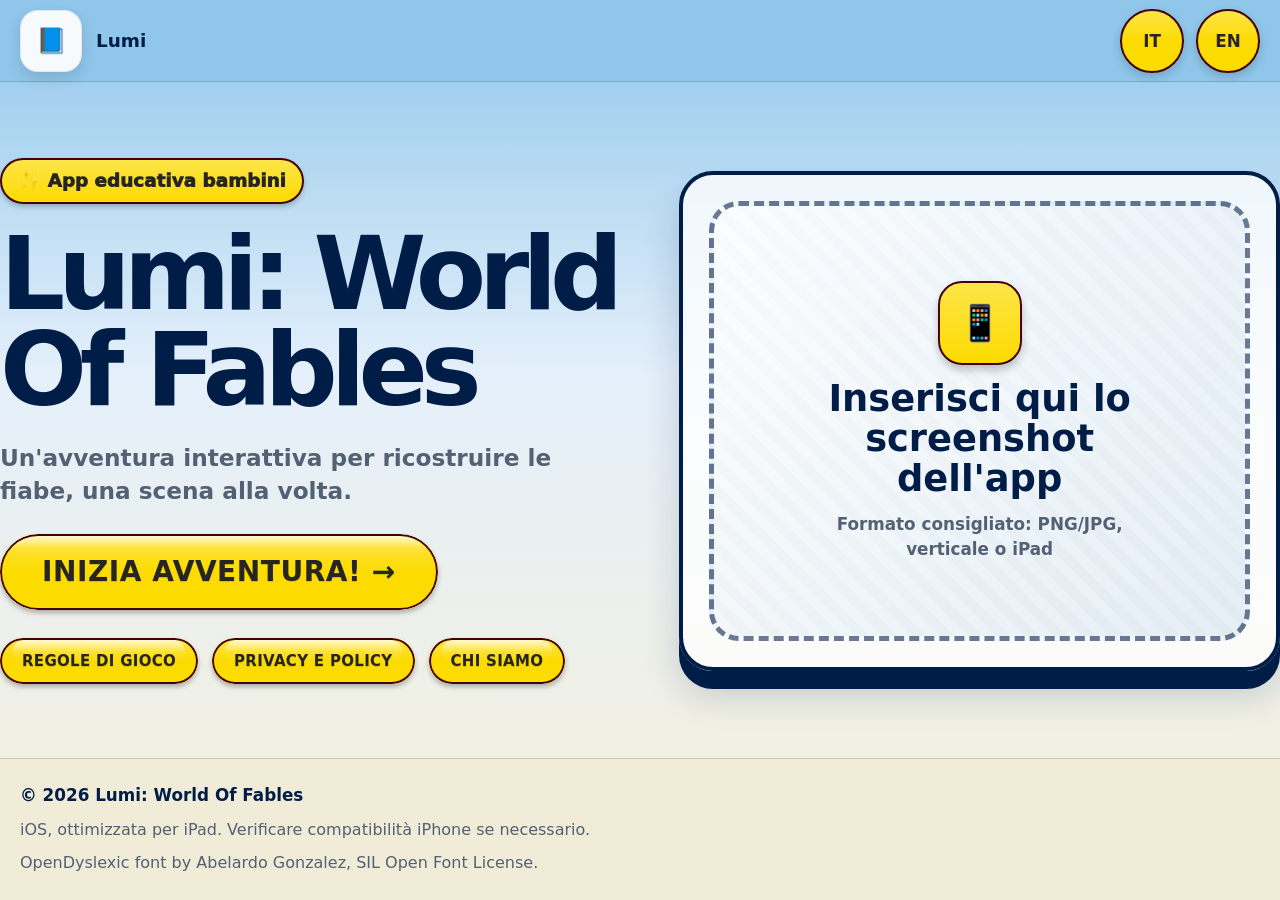
==== index.html @ 6b6fa19c "Update index.html" ====
<!DOCTYPE html>
<html lang="it">
<head>
  <meta charset="UTF-8" />
  <meta name="viewport" content="width=device-width, initial-scale=1.0" />
  <title>Lumi — World of Fables | App educativa per bambini</title>
  <meta name="description" content="Lumi — World of Fables è un'app educativa per bambini dedicata alle fiabe interattive." />

  <style>
    :root {
      --sky: #8fc6ea;
      --sky-light: #e5f0fb;
      --cream: #f6f0da;
      --deep-blue: #001d47;
      --muted: #526173;

      --gloss-top: #FDE549;
      --gloss-mid: #FCDB00;
      --gloss-bottom: #FCDB00;
      --btn-border: #430303;
      --btn-label: #262521;

      --header-height: 82px;
      --footer-bg: #f1ecd8;
      --max-width: 1280px;
      --radius-xl: 34px;
    }

    * { box-sizing: border-box; }

    html, body {
      margin: 0;
      min-height: 100%;
      font-family: ui-rounded, "SF Pro Rounded", Inter, system-ui, -apple-system, BlinkMacSystemFont, "Segoe UI", sans-serif;
      color: var(--deep-blue);
      background: linear-gradient(180deg, var(--sky) 0%, var(--sky-light) 42%, var(--cream) 100%);
    }

    body {
      min-height: 100vh;
      padding-top: var(--header-height);
      padding-bottom: 132px;
    }

    a { color: inherit; text-decoration: none; }

    .container {
      width: min(100% - 40px, var(--max-width));
      margin-inline: auto;
    }

    .top-bar {
      position: fixed;
      top: 0;
      left: 0;
      right: 0;
      z-index: 50;
      height: var(--header-height);
      border-bottom: 1px solid rgba(0, 29, 71, .18);
      background: rgba(143, 198, 234, .96);
      display: flex;
      align-items: center;
    }

    .top-bar-inner {
      display: flex;
      align-items: center;
      justify-content: space-between;
      gap: 20px;
    }

    .brand {
      display: inline-flex;
      align-items: center;
      gap: 14px;
      font-weight: 900;
      font-size: 1.15rem;
    }

    .brand-icon {
      width: 62px;
      height: 62px;
      border-radius: 18px;
      background: rgba(255,255,255,.92);
      box-shadow: 0 6px 14px rgba(0,0,0,.12);
      display: grid;
      place-items: center;
      color: #3279c0;
      font-size: 1.55rem;
      border: 1px solid rgba(0,29,71,.08);
    }

    .lang-switch {
      display: flex;
      gap: 12px;
    }

    .lang-btn {
      width: 64px;
      height: 64px;
      border-radius: 50%;
      border: 2px solid var(--btn-border);
      background: linear-gradient(180deg, var(--gloss-top), var(--gloss-mid), var(--gloss-bottom));
      color: var(--btn-label);
      display: inline-flex;
      align-items: center;
      justify-content: center;
      font-weight: 900;
      font-size: 1.05rem;
      box-shadow: 0 4px 10px rgba(0,0,0,.18);
    }

    .hero-wrap {
      min-height: calc(100vh - var(--header-height) - 132px);
      display: flex;
      align-items: center;
      padding: 56px 0 64px;
    }

    .page {
      width: 100%;
      display: grid;
      grid-template-columns: 1fr;
      gap: 32px;
      align-items: center;
    }

    .content {
      display: grid;
      gap: 22px;
      justify-items: start;
    }

    .eyebrow {
      display: inline-flex;
      align-items: center;
      gap: 8px;
      padding: 10px 16px;
      border-radius: 999px;
      border: 2px solid var(--btn-border);
      background: linear-gradient(180deg, var(--gloss-top), var(--gloss-mid));
      color: var(--btn-label);
      font-weight: 950;
      box-shadow: 0 3px 5px rgba(0, 0, 0, .22);
      font-size: clamp(0.95rem, 1.8vw, 1.15rem);
    }

    h1 {
      margin: 0;
      color: var(--deep-blue);
      font-size: clamp(3.15rem, 8vw, 6.5rem);
      line-height: .94;
      letter-spacing: -.07em;
      max-width: 760px;
    }

    .subtitle {
      margin: 0;
      max-width: 760px;
      color: var(--muted);
      font-size: clamp(1.08rem, 2.1vw, 1.45rem);
      line-height: 1.45;
      font-weight: 650;
    }

    .cta {
      margin-top: 4px;
    }

    .small-buttons {
      display: flex;
      flex-wrap: wrap;
      gap: 14px;
      margin-top: 6px;
    }

    .game-btn {
      display: inline-flex;
      align-items: center;
      justify-content: center;
      border: none;
      background: none;
      cursor: pointer;
      font: inherit;
    }

    .game-pill-bg {
      position: relative;
      display: inline-flex;
      border-radius: 9999px;
      background: linear-gradient(180deg, var(--gloss-top) 0%, var(--gloss-mid) 50%, var(--gloss-bottom) 100%);
      box-shadow: 0 3px 5px rgba(0, 0, 0, .28);
      overflow: hidden;
    }

    .game-pill-bg::before {
      content: "";
      position: absolute;
      top: 2px;
      left: 13px;
      right: 13px;
      height: 22px;
      border-radius: 9999px;
      background: linear-gradient(180deg, rgba(255, 255, 255, .72) 0%, rgba(255, 255, 255, .08) 55%, transparent 100%);
      pointer-events: none;
    }

    .game-pill-bg::after {
      content: "";
      position: absolute;
      inset: 0;
      border-radius: 9999px;
      border: 2px solid var(--btn-border);
      pointer-events: none;
    }

    .game-pill {
      position: relative;
      z-index: 1;
      display: inline-flex;
      align-items: center;
      justify-content: center;
      gap: 8px;
      min-height: 46px;
      padding: 11px 22px;
      color: var(--btn-label);
      font-size: 15px;
      font-weight: 900;
      text-transform: uppercase;
      letter-spacing: .02em;
      white-space: nowrap;
      text-shadow: 0 1px 0 rgba(0, 0, 0, .14);
    }

    .primary .game-pill-bg {
      min-width: 270px;
      min-height: 76px;
    }

    .primary .game-pill {
      min-height: 76px;
      padding: 18px 42px;
      font-size: clamp(1.2rem, 2.5vw, 1.75rem);
    }

    .placeholder-card {
      width: 100%;
      min-height: 500px;
      border-radius: var(--radius-xl);
      border: 4px solid var(--deep-blue);
      background: rgba(255, 255, 255, .78);
      box-shadow: 0 18px 0 var(--deep-blue), 0 24px 36px rgba(0, 29, 71, .18);
      padding: 26px;
    }

    .placeholder {
      height: 100%;
      min-height: 440px;
      border-radius: 30px;
      border: 5px dashed rgba(0, 29, 71, .58);
      background:
        linear-gradient(135deg, rgba(255,255,255,.72), rgba(202,223,238,.46)),
        repeating-linear-gradient(45deg, rgba(0,29,71,.04) 0 10px, transparent 10px 20px);
      display: grid;
      place-items: center;
      padding: 32px;
      text-align: center;
      color: var(--deep-blue);
    }

    .placeholder-inner {
      display: grid;
      gap: 14px;
      justify-items: center;
      max-width: 360px;
    }

    .phone-icon {
      width: 84px;
      height: 84px;
      display: grid;
      place-items: center;
      border-radius: 24px;
      border: 2px solid var(--btn-border);
      background: linear-gradient(180deg, var(--gloss-top), var(--gloss-mid));
      box-shadow: 0 5px 8px rgba(0, 0, 0, .22);
      font-size: 2.2rem;
    }

    .placeholder strong {
      font-size: clamp(1.5rem, 3vw, 2.3rem);
      line-height: 1.08;
    }

    .placeholder span {
      color: var(--muted);
      font-weight: 700;
      font-size: 1.05rem;
      line-height: 1.45;
    }

    .bottom-bar {
      position: fixed;
      left: 0;
      right: 0;
      bottom: 0;
      z-index: 50;
      background: var(--footer-bg);
      border-top: 1px solid rgba(0, 29, 71, .18);
      padding: 24px 0 26px;
    }

    .bottom-bar p {
      margin: 0 0 10px;
      color: var(--muted);
      font-size: 1rem;
      line-height: 1.45;
    }

    .bottom-bar p:last-child { margin-bottom: 0; }

    .bottom-bar strong {
      color: var(--deep-blue);
      font-size: 1.05rem;
    }

    @media (min-width: 980px) {
      .page {
        grid-template-columns: 1.02fr .98fr;
        gap: 54px;
      }
    }

    @media (max-width: 740px) {
      .container { width: min(100% - 24px, var(--max-width)); }
      :root { --header-height: 148px; }
      body { padding-bottom: 156px; }
      .top-bar { height: var(--header-height); padding: 10px 0; }
      .top-bar-inner {
        flex-direction: column;
        align-items: flex-start;
      }
      .lang-btn {
        width: 54px;
        height: 54px;
        font-size: .95rem;
      }
      .hero-wrap {
        min-height: calc(100vh - var(--header-height) - 156px);
        padding: 34px 0 40px;
      }
      .placeholder-card {
        min-height: 400px;
        padding: 18px;
      }
      .placeholder {
        min-height: 350px;
        padding: 24px;
      }
    }
  </style>
</head>
<body>
  <header class="top-bar">
    <div class="container top-bar-inner">
      <div class="brand">
        <div class="brand-icon">📘</div>
        <span>Lumi</span>
      </div>

      <div class="lang-switch" aria-label="Selettore lingua">
        <span class="lang-btn">IT</span>
        <span class="lang-btn">EN</span>
      </div>
    </div>
  </header>

  <main class="hero-wrap">
    <div class="container page">
      <section class="content" aria-label="Presentazione Lumi">
        <div class="eyebrow">✨ App educativa bambini</div>

        <h1>Lumi: World Of Fables</h1>

        <p class="subtitle">
          Un'avventura interattiva per ricostruire le fiabe, una scena alla volta.
        </p>

        <a class="game-btn primary cta" href="https://apps.apple.com/app/id6773034104" target="_blank" rel="noopener noreferrer">
          <span class="game-pill-bg"><span class="game-pill">Inizia avventura! →</span></span>
        </a>

        <nav class="small-buttons" aria-label="Link principali">
          <a class="game-btn" href="#regole">
            <span class="game-pill-bg"><span class="game-pill">Regole di gioco</span></span>
          </a>
          <a class="game-btn" href="#privacy-policy">
            <span class="game-pill-bg"><span class="game-pill">Privacy e Policy</span></span>
          </a>
          <a class="game-btn" href="#chi-siamo">
            <span class="game-pill-bg"><span class="game-pill">Chi siamo</span></span>
          </a>
        </nav>
      </section>

      <section class="placeholder-card" aria-label="Placeholder screenshot app">
        <div class="placeholder">
          <!--
            Per aggiungere lo screenshot:
            sostituisci il blocco .placeholder-inner con:
            <img src="screenshot-app.png" alt="Screenshot di Lumi — World of Fables" />
          -->
          <div class="placeholder-inner">
            <div class="phone-icon" aria-hidden="true">📱</div>
            <strong>Inserisci qui lo screenshot dell'app</strong>
            <span>Formato consigliato: PNG/JPG, verticale o iPad</span>
          </div>
        </div>
      </section>
    </div>
  </main>

  <footer class="bottom-bar">
    <div class="container">
      <p><strong>© 2026 Lumi: World Of Fables</strong></p>
      <p>iOS, ottimizzata per iPad. Verificare compatibilità iPhone se necessario.</p>
      <p>OpenDyslexic font by Abelardo Gonzalez, SIL Open Font License.</p>
    </div>
  </footer>
</body>
</html>
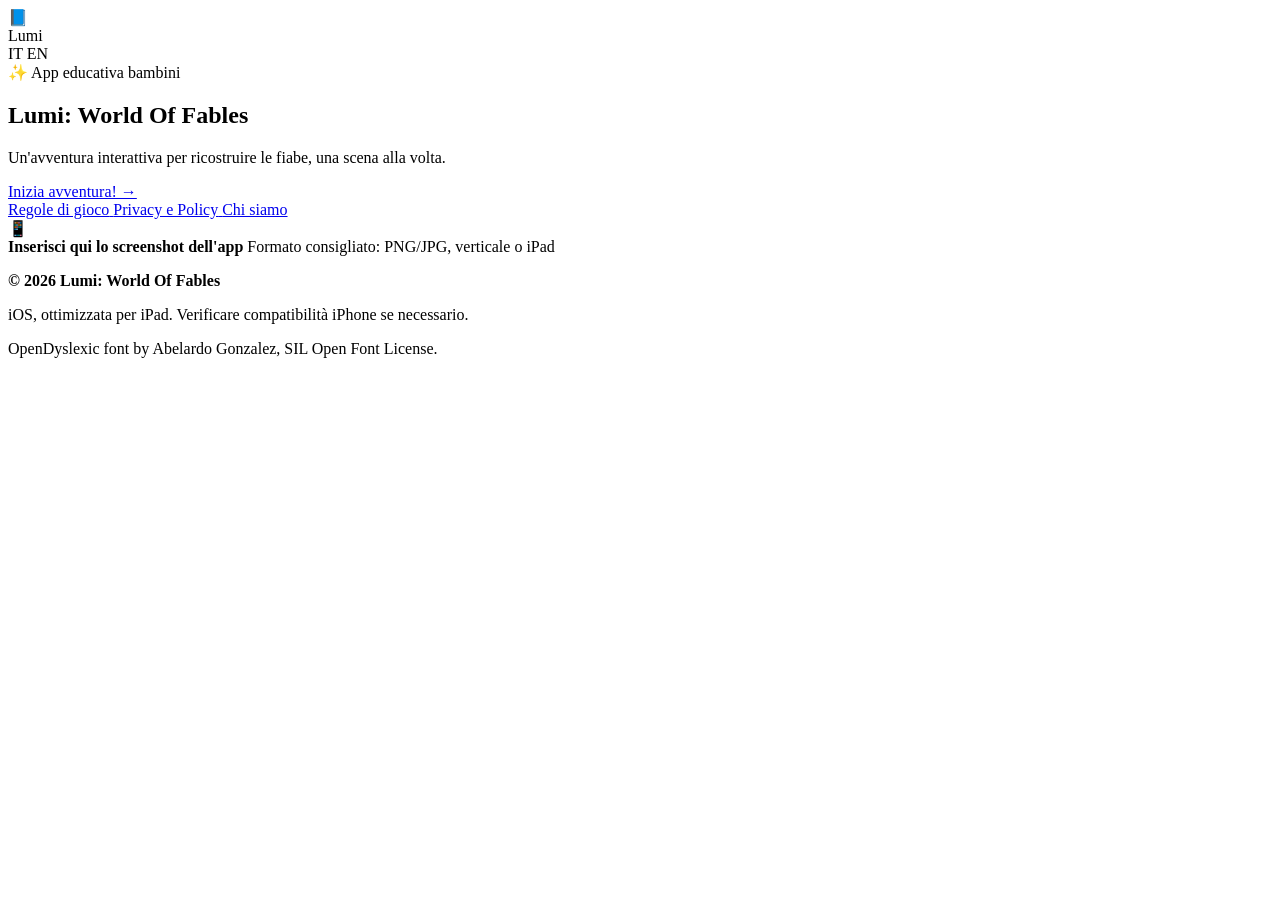
==== commit 81b2e64d: "Update index.html" ====
--- a/index.html
+++ b/index.html
@@ -5,360 +5,7 @@
   <meta name="viewport" content="width=device-width, initial-scale=1.0" />
   <title>Lumi — World of Fables | App educativa per bambini</title>
   <meta name="description" content="Lumi — World of Fables è un'app educativa per bambini dedicata alle fiabe interattive." />
-
-  <style>
-    :root {
-      --sky: #8fc6ea;
-      --sky-light: #e5f0fb;
-      --cream: #f6f0da;
-      --deep-blue: #001d47;
-      --muted: #526173;
-
-      --gloss-top: #FDE549;
-      --gloss-mid: #FCDB00;
-      --gloss-bottom: #FCDB00;
-      --btn-border: #430303;
-      --btn-label: #262521;
-
-      --header-height: 82px;
-      --footer-bg: #f1ecd8;
-      --max-width: 1280px;
-      --radius-xl: 34px;
-    }
-
-    * { box-sizing: border-box; }
-
-    html, body {
-      margin: 0;
-      min-height: 100%;
-      font-family: ui-rounded, "SF Pro Rounded", Inter, system-ui, -apple-system, BlinkMacSystemFont, "Segoe UI", sans-serif;
-      color: var(--deep-blue);
-      background: linear-gradient(180deg, var(--sky) 0%, var(--sky-light) 42%, var(--cream) 100%);
-    }
-
-    body {
-      min-height: 100vh;
-      padding-top: var(--header-height);
-      padding-bottom: 132px;
-    }
-
-    a { color: inherit; text-decoration: none; }
-
-    .container {
-      width: min(100% - 40px, var(--max-width));
-      margin-inline: auto;
-    }
-
-    .top-bar {
-      position: fixed;
-      top: 0;
-      left: 0;
-      right: 0;
-      z-index: 50;
-      height: var(--header-height);
-      border-bottom: 1px solid rgba(0, 29, 71, .18);
-      background: rgba(143, 198, 234, .96);
-      display: flex;
-      align-items: center;
-    }
-
-    .top-bar-inner {
-      display: flex;
-      align-items: center;
-      justify-content: space-between;
-      gap: 20px;
-    }
-
-    .brand {
-      display: inline-flex;
-      align-items: center;
-      gap: 14px;
-      font-weight: 900;
-      font-size: 1.15rem;
-    }
-
-    .brand-icon {
-      width: 62px;
-      height: 62px;
-      border-radius: 18px;
-      background: rgba(255,255,255,.92);
-      box-shadow: 0 6px 14px rgba(0,0,0,.12);
-      display: grid;
-      place-items: center;
-      color: #3279c0;
-      font-size: 1.55rem;
-      border: 1px solid rgba(0,29,71,.08);
-    }
-
-    .lang-switch {
-      display: flex;
-      gap: 12px;
-    }
-
-    .lang-btn {
-      width: 64px;
-      height: 64px;
-      border-radius: 50%;
-      border: 2px solid var(--btn-border);
-      background: linear-gradient(180deg, var(--gloss-top), var(--gloss-mid), var(--gloss-bottom));
-      color: var(--btn-label);
-      display: inline-flex;
-      align-items: center;
-      justify-content: center;
-      font-weight: 900;
-      font-size: 1.05rem;
-      box-shadow: 0 4px 10px rgba(0,0,0,.18);
-    }
-
-    .hero-wrap {
-      min-height: calc(100vh - var(--header-height) - 132px);
-      display: flex;
-      align-items: center;
-      padding: 56px 0 64px;
-    }
-
-    .page {
-      width: 100%;
-      display: grid;
-      grid-template-columns: 1fr;
-      gap: 32px;
-      align-items: center;
-    }
-
-    .content {
-      display: grid;
-      gap: 22px;
-      justify-items: start;
-    }
-
-    .eyebrow {
-      display: inline-flex;
-      align-items: center;
-      gap: 8px;
-      padding: 10px 16px;
-      border-radius: 999px;
-      border: 2px solid var(--btn-border);
-      background: linear-gradient(180deg, var(--gloss-top), var(--gloss-mid));
-      color: var(--btn-label);
-      font-weight: 950;
-      box-shadow: 0 3px 5px rgba(0, 0, 0, .22);
-      font-size: clamp(0.95rem, 1.8vw, 1.15rem);
-    }
-
-    h1 {
-      margin: 0;
-      color: var(--deep-blue);
-      font-size: clamp(3.15rem, 8vw, 6.5rem);
-      line-height: .94;
-      letter-spacing: -.07em;
-      max-width: 760px;
-    }
-
-    .subtitle {
-      margin: 0;
-      max-width: 760px;
-      color: var(--muted);
-      font-size: clamp(1.08rem, 2.1vw, 1.45rem);
-      line-height: 1.45;
-      font-weight: 650;
-    }
-
-    .cta {
-      margin-top: 4px;
-    }
-
-    .small-buttons {
-      display: flex;
-      flex-wrap: wrap;
-      gap: 14px;
-      margin-top: 6px;
-    }
-
-    .game-btn {
-      display: inline-flex;
-      align-items: center;
-      justify-content: center;
-      border: none;
-      background: none;
-      cursor: pointer;
-      font: inherit;
-    }
-
-    .game-pill-bg {
-      position: relative;
-      display: inline-flex;
-      border-radius: 9999px;
-      background: linear-gradient(180deg, var(--gloss-top) 0%, var(--gloss-mid) 50%, var(--gloss-bottom) 100%);
-      box-shadow: 0 3px 5px rgba(0, 0, 0, .28);
-      overflow: hidden;
-    }
-
-    .game-pill-bg::before {
-      content: "";
-      position: absolute;
-      top: 2px;
-      left: 13px;
-      right: 13px;
-      height: 22px;
-      border-radius: 9999px;
-      background: linear-gradient(180deg, rgba(255, 255, 255, .72) 0%, rgba(255, 255, 255, .08) 55%, transparent 100%);
-      pointer-events: none;
-    }
-
-    .game-pill-bg::after {
-      content: "";
-      position: absolute;
-      inset: 0;
-      border-radius: 9999px;
-      border: 2px solid var(--btn-border);
-      pointer-events: none;
-    }
-
-    .game-pill {
-      position: relative;
-      z-index: 1;
-      display: inline-flex;
-      align-items: center;
-      justify-content: center;
-      gap: 8px;
-      min-height: 46px;
-      padding: 11px 22px;
-      color: var(--btn-label);
-      font-size: 15px;
-      font-weight: 900;
-      text-transform: uppercase;
-      letter-spacing: .02em;
-      white-space: nowrap;
-      text-shadow: 0 1px 0 rgba(0, 0, 0, .14);
-    }
-
-    .primary .game-pill-bg {
-      min-width: 270px;
-      min-height: 76px;
-    }
-
-    .primary .game-pill {
-      min-height: 76px;
-      padding: 18px 42px;
-      font-size: clamp(1.2rem, 2.5vw, 1.75rem);
-    }
-
-    .placeholder-card {
-      width: 100%;
-      min-height: 500px;
-      border-radius: var(--radius-xl);
-      border: 4px solid var(--deep-blue);
-      background: rgba(255, 255, 255, .78);
-      box-shadow: 0 18px 0 var(--deep-blue), 0 24px 36px rgba(0, 29, 71, .18);
-      padding: 26px;
-    }
-
-    .placeholder {
-      height: 100%;
-      min-height: 440px;
-      border-radius: 30px;
-      border: 5px dashed rgba(0, 29, 71, .58);
-      background:
-        linear-gradient(135deg, rgba(255,255,255,.72), rgba(202,223,238,.46)),
-        repeating-linear-gradient(45deg, rgba(0,29,71,.04) 0 10px, transparent 10px 20px);
-      display: grid;
-      place-items: center;
-      padding: 32px;
-      text-align: center;
-      color: var(--deep-blue);
-    }
-
-    .placeholder-inner {
-      display: grid;
-      gap: 14px;
-      justify-items: center;
-      max-width: 360px;
-    }
-
-    .phone-icon {
-      width: 84px;
-      height: 84px;
-      display: grid;
-      place-items: center;
-      border-radius: 24px;
-      border: 2px solid var(--btn-border);
-      background: linear-gradient(180deg, var(--gloss-top), var(--gloss-mid));
-      box-shadow: 0 5px 8px rgba(0, 0, 0, .22);
-      font-size: 2.2rem;
-    }
-
-    .placeholder strong {
-      font-size: clamp(1.5rem, 3vw, 2.3rem);
-      line-height: 1.08;
-    }
-
-    .placeholder span {
-      color: var(--muted);
-      font-weight: 700;
-      font-size: 1.05rem;
-      line-height: 1.45;
-    }
-
-    .bottom-bar {
-      position: fixed;
-      left: 0;
-      right: 0;
-      bottom: 0;
-      z-index: 50;
-      background: var(--footer-bg);
-      border-top: 1px solid rgba(0, 29, 71, .18);
-      padding: 24px 0 26px;
-    }
-
-    .bottom-bar p {
-      margin: 0 0 10px;
-      color: var(--muted);
-      font-size: 1rem;
-      line-height: 1.45;
-    }
-
-    .bottom-bar p:last-child { margin-bottom: 0; }
-
-    .bottom-bar strong {
-      color: var(--deep-blue);
-      font-size: 1.05rem;
-    }
-
-    @media (min-width: 980px) {
-      .page {
-        grid-template-columns: 1.02fr .98fr;
-        gap: 54px;
-      }
-    }
-
-    @media (max-width: 740px) {
-      .container { width: min(100% - 24px, var(--max-width)); }
-      :root { --header-height: 148px; }
-      body { padding-bottom: 156px; }
-      .top-bar { height: var(--header-height); padding: 10px 0; }
-      .top-bar-inner {
-        flex-direction: column;
-        align-items: flex-start;
-      }
-      .lang-btn {
-        width: 54px;
-        height: 54px;
-        font-size: .95rem;
-      }
-      .hero-wrap {
-        min-height: calc(100vh - var(--header-height) - 156px);
-        padding: 34px 0 40px;
-      }
-      .placeholder-card {
-        min-height: 400px;
-        padding: 18px;
-      }
-      .placeholder {
-        min-height: 350px;
-        padding: 24px;
-      }
-    }
-  </style>
+  <link rel="stylesheet" href="style.css" />
 </head>
 <body>
   <header class="top-bar">
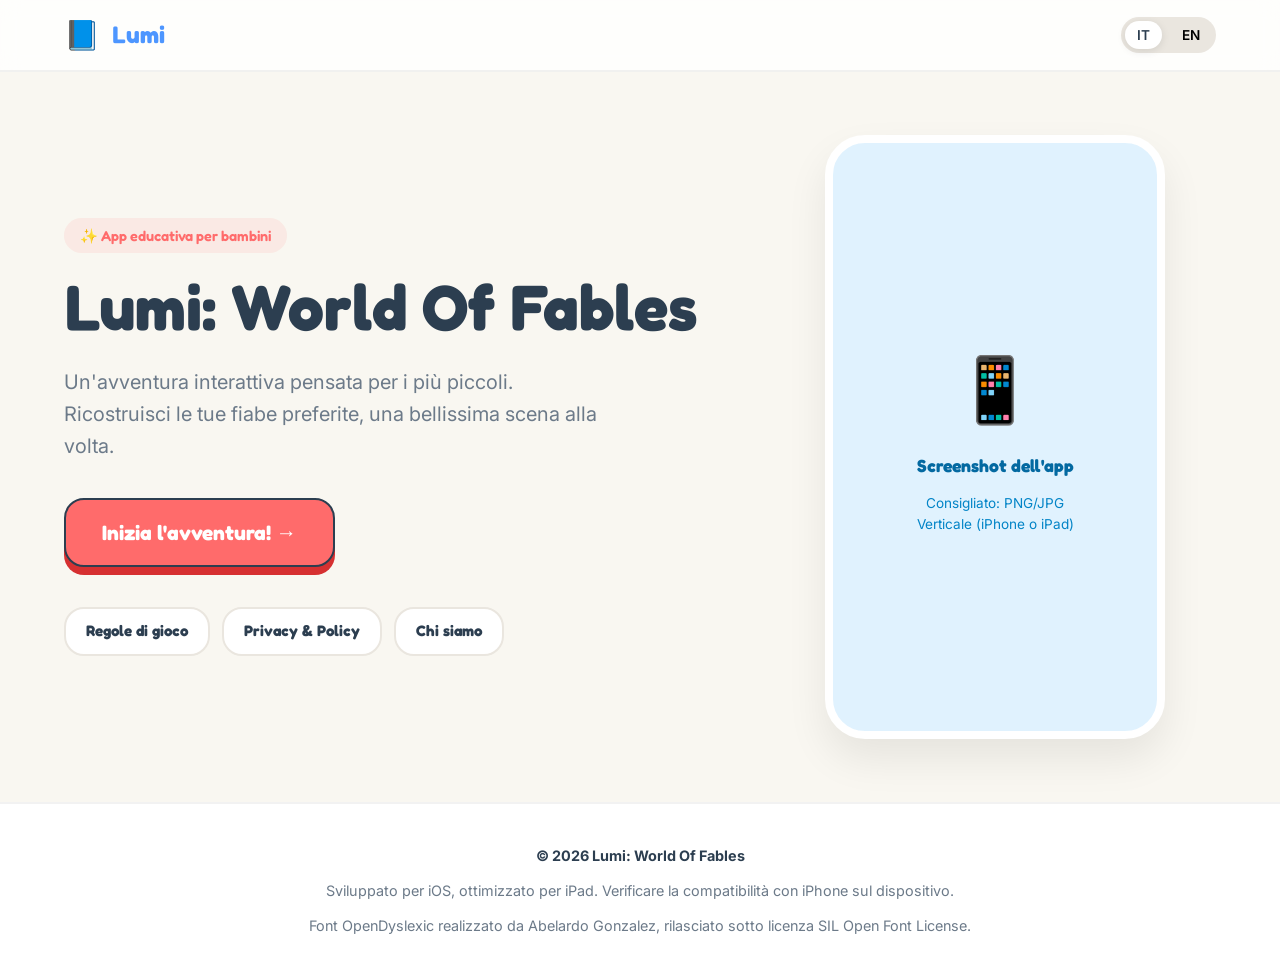
==== commit d1b781da: "Update index.html" ====
--- a/index.html
+++ b/index.html
@@ -4,75 +4,361 @@
   <meta charset="UTF-8" />
   <meta name="viewport" content="width=device-width, initial-scale=1.0" />
   <title>Lumi — World of Fables | App educativa per bambini</title>
-  <meta name="description" content="Lumi — World of Fables è un'app educativa per bambini dedicata alle fiabe interattive." />
-  <link rel="stylesheet" href="style.css" />
+  <meta name="description" content="Lumi — World of Fables è un'app educativa per bambini dedicata alle fiabe interattive. Ricostruisci le storie una scena alla volta!" />
+  
+  <link rel="preconnect" href="https://fonts.googleapis.com">
+  <link rel="preconnect" href="https://fonts.gstatic.com" crossorigin>
+  <link href="https://fonts.googleapis.com/css2?family=Fredoka:wght@400;600;700&family=Inter:wght@400;500;600&display=swap" rel="stylesheet">
+
+  <style>
+    /* --- VARIABILI E RESET --- */
+    :root {
+      --primary: #FF6B6B;
+      --primary-hover: #ff5252;
+      --secondary: #4D96FF;
+      --background: #F9F7F1;
+      --text-dark: #2C3E50;
+      --text-light: #6C7A89;
+      --card-bg: #FFFFFF;
+      --radius: 20px;
+      --font-play: 'Fredoka', sans-serif;
+      --font-body: 'Inter', sans-serif;
+    }
+
+    * {
+      box-sizing: border-box;
+      margin: 0;
+      padding: 0;
+    }
+
+    body {
+      font-family: var(--font-body);
+      background-color: var(--background);
+      color: var(--text-dark);
+      line-height: 1.6;
+      overflow-x: hidden;
+    }
+
+    .container {
+      width: 100%;
+      max-width: 1200px;
+      margin: 0 auto;
+      padding: 0 24px;
+    }
+
+    /* --- TOP BAR --- */
+    .top-bar {
+      background: rgba(255, 255, 255, 0.8);
+      backdrop-filter: blur(10px);
+      position: sticky;
+      top: 0;
+      z-index: 100;
+      border-bottom: 2px solid rgba(0,0,0,0.05);
+    }
+
+    .top-bar-inner {
+      display: flex;
+      justify-content: space-between;
+      align-items: center;
+      height: 70px;
+    }
+
+    .brand {
+      display: flex;
+      align-items: center;
+      gap: 12px;
+      font-family: var(--font-play);
+      font-size: 1.5rem;
+      font-weight: 700;
+      color: var(--secondary);
+    }
+
+    .brand-icon {
+      font-size: 1.8rem;
+    }
+
+    .lang-switch {
+      display: flex;
+      gap: 8px;
+      background: #EAE6DF;
+      padding: 4px;
+      border-radius: 30px;
+    }
+
+    .lang-btn {
+      background: transparent;
+      border: none;
+      font-family: var(--font-body);
+      font-weight: 600;
+      font-size: 0.85rem;
+      padding: 6px 12px;
+      border-radius: 20px;
+      cursor: pointer;
+      transition: all 0.2s ease;
+    }
+
+    .lang-btn.active {
+      background: var(--card-bg);
+      color: var(--text-dark);
+      box-shadow: 0 2px 8px rgba(0,0,0,0.1);
+    }
+
+    /* --- HERO AREA --- */
+    .hero-wrap {
+      padding: 60px 0;
+      min-height: calc(100vh - 170px);
+      display: flex;
+      align-items: center;
+    }
+
+    .page-grid {
+      display: grid;
+      grid-template-columns: 1fr;
+      gap: 48px;
+      align-items: center;
+    }
+
+    @media (min-width: 992px) {
+      .page-grid {
+        grid-template-columns: 1.2fr 0.8fr;
+      }
+    }
+
+    /* Contenuto Testuale */
+    .eyebrow {
+      display: inline-block;
+      background: #FFEAA7;
+      color: #D6A2E8;
+      color: #A0522D; /* Colore caldo */
+      background: rgba(255, 107, 107, 0.1);
+      color: var(--primary);
+      padding: 6px 16px;
+      border-radius: 30px;
+      font-weight: 600;
+      font-size: 0.9rem;
+      margin-bottom: 16px;
+      font-family: var(--font-play);
+    }
+
+    h1 {
+      font-family: var(--font-play);
+      font-size: 3rem;
+      line-height: 1.2;
+      color: var(--text-dark);
+      margin-bottom: 20px;
+    }
+
+    @media (min-width: 768px) {
+      h1 { font-size: 4rem; }
+    }
+
+    .subtitle {
+      font-size: 1.25rem;
+      color: var(--text-light);
+      margin-bottom: 36px;
+      max-width: 540px;
+    }
+
+    /* Pulsanti e Navigazione */
+    .cta-container {
+      margin-bottom: 40px;
+    }
+
+    .game-btn {
+      display: inline-block;
+      text-decoration: none;
+      font-family: var(--font-play);
+      font-weight: 700;
+      border-radius: var(--radius);
+      transition: transform 0.2s ease, box-shadow 0.2s ease;
+      text-align: center;
+    }
+
+    .game-btn:hover {
+      transform: translateY(-2px);
+    }
+
+    .game-btn.primary {
+      background: var(--primary);
+      color: white;
+      padding: 16px 36px;
+      font-size: 1.3rem;
+      box-shadow: 0 8px 0 #D63031;
+      border: 2px solid #2C3E50;
+    }
+
+    .game-btn.primary:hover {
+      background: var(--primary-hover);
+      box-shadow: 0 6px 0 #D63031;
+    }
+
+    .game-btn.primary:active {
+      transform: translateY(4px);
+      box-shadow: 0 2px 0 #D63031;
+    }
+
+    .small-buttons-list {
+      display: flex;
+      flex-wrap: wrap;
+      gap: 12px;
+      list-style: none;
+    }
+
+    .game-btn.secondary {
+      background: var(--card-bg);
+      color: var(--text-dark);
+      padding: 10px 20px;
+      font-size: 0.95rem;
+      border: 2px solid #EAE6DF;
+    }
+
+    .game-btn.secondary:hover {
+      border-color: var(--secondary);
+      color: var(--secondary);
+    }
+
+    /* --- MOCKUP SCREENSHOT --- */
+    .placeholder-card {
+      display: flex;
+      justify-content: center;
+    }
+
+    .placeholder {
+      background: #E0F2FE;
+      border: 8px solid var(--card-bg);
+      border-radius: 40px;
+      box-shadow: 0 20px 40px rgba(0,0,0,0.08);
+      width: 100%;
+      max-width: 340px;
+      aspect-ratio: 9 / 16;
+      display: flex;
+      align-items: center;
+      justify-content: center;
+      position: relative;
+      overflow: hidden;
+    }
+
+    .placeholder-inner {
+      padding: 30px;
+      text-align: center;
+      display: flex;
+      flex-direction: column;
+      align-items: center;
+      gap: 12px;
+    }
+
+    .phone-icon {
+      font-size: 4rem;
+      animation: float 3s ease-in-out infinite;
+    }
+
+    .placeholder-inner strong {
+      font-family: var(--font-play);
+      font-size: 1.1rem;
+      color: #0369A1;
+    }
+
+    .placeholder-inner span {
+      font-size: 0.85rem;
+      color: #0284C7;
+    }
+
+    /* Animazione Fluttuante */
+    @keyframes float {
+      0%, 100% { transform: translateY(0); }
+      50% { transform: translateY(-10px); }
+    }
+
+    /* --- FOOTER --- */
+    .bottom-bar {
+      background: var(--card-bg);
+      padding: 40px 0;
+      border-top: 2px solid rgba(0,0,0,0.05);
+      font-size: 0.9rem;
+      color: var(--text-light);
+      text-align: center;
+    }
+
+    .bottom-bar-inner {
+      display: flex;
+      flex-direction: column;
+      gap: 12px;
+    }
+
+    .bottom-bar-inner p strong {
+      color: var(--text-dark);
+    }
+  </style>
 </head>
 <body>
+
   <header class="top-bar">
     <div class="container top-bar-inner">
       <div class="brand">
-        <div class="brand-icon">📘</div>
+        <span class="brand-icon" aria-hidden="true">📘</span>
         <span>Lumi</span>
       </div>
 
       <div class="lang-switch" aria-label="Selettore lingua">
-        <span class="lang-btn">IT</span>
-        <span class="lang-btn">EN</span>
+        <button class="lang-btn active" aria-label="Lingua Italiana">IT</button>
+        <button class="lang-btn" aria-label="English Language">EN</button>
       </div>
     </div>
   </header>
 
   <main class="hero-wrap">
-    <div class="container page">
+    <div class="container page-grid">
+      
       <section class="content" aria-label="Presentazione Lumi">
-        <div class="eyebrow">✨ App educativa bambini</div>
+        <span class="eyebrow">✨ App educativa per bambini</span>
 
         <h1>Lumi: World Of Fables</h1>
 
         <p class="subtitle">
-          Un'avventura interattiva per ricostruire le fiabe, una scena alla volta.
+          Un'avventura interattiva pensata per i più piccoli. Ricostruisci le tue fiabe preferite, una bellissima scena alla volta.
         </p>
 
-        <a class="game-btn primary cta" href="https://apps.apple.com/app/id6773034104" target="_blank" rel="noopener noreferrer">
-          <span class="game-pill-bg"><span class="game-pill">Inizia avventura! →</span></span>
-        </a>
-
-        <nav class="small-buttons" aria-label="Link principali">
-          <a class="game-btn" href="#regole">
-            <span class="game-pill-bg"><span class="game-pill">Regole di gioco</span></span>
+        <div class="cta-container">
+          <a class="game-btn primary" href="https://apps.apple.com/app/id6773034104" target="_blank" rel="noopener noreferrer">
+            Inizia l'avventura! →
           </a>
-          <a class="game-btn" href="#privacy-policy">
-            <span class="game-pill-bg"><span class="game-pill">Privacy e Policy</span></span>
-          </a>
-          <a class="game-btn" href="#chi-siamo">
-            <span class="game-pill-bg"><span class="game-pill">Chi siamo</span></span>
-          </a>
+        </div>
+
+        <nav aria-label="Link di approfondimento">
+          <ul class="small-buttons-list">
+            <li>
+              <a class="game-btn secondary" href="#regole">Regole di gioco</a>
+            </li>
+            <li>
+              <a class="game-btn secondary" href="#privacy-policy">Privacy & Policy</a>
+            </li>
+            <li>
+              <a class="game-btn secondary" href="#chi-siamo">Chi siamo</a>
+            </li>
+          </ul>
         </nav>
       </section>
 
-      <section class="placeholder-card" aria-label="Placeholder screenshot app">
+      <section class="placeholder-card" aria-label="Anteprima dell'applicazione">
         <div class="placeholder">
-          <!--
-            Per aggiungere lo screenshot:
-            sostituisci il blocco .placeholder-inner con:
-            <img src="screenshot-app.png" alt="Screenshot di Lumi — World of Fables" />
-          -->
           <div class="placeholder-inner">
             <div class="phone-icon" aria-hidden="true">📱</div>
-            <strong>Inserisci qui lo screenshot dell'app</strong>
-            <span>Formato consigliato: PNG/JPG, verticale o iPad</span>
+            <strong>Screenshot dell'app</strong>
+            <span>Consigliato: PNG/JPG<br>Verticale (iPhone o iPad)</span>
           </div>
         </div>
       </section>
+
     </div>
   </main>
 
   <footer class="bottom-bar">
-    <div class="container">
+    <div class="container bottom-bar-inner">
       <p><strong>© 2026 Lumi: World Of Fables</strong></p>
-      <p>iOS, ottimizzata per iPad. Verificare compatibilità iPhone se necessario.</p>
-      <p>OpenDyslexic font by Abelardo Gonzalez, SIL Open Font License.</p>
+      <p>Sviluppato per iOS, ottimizzato per iPad. Verificare la compatibilità con iPhone sul dispositivo.</p>
+      <p>Font OpenDyslexic realizzato da Abelardo Gonzalez, rilasciato sotto licenza SIL Open Font License.</p>
     </div>
   </footer>
+
 </body>
 </html>
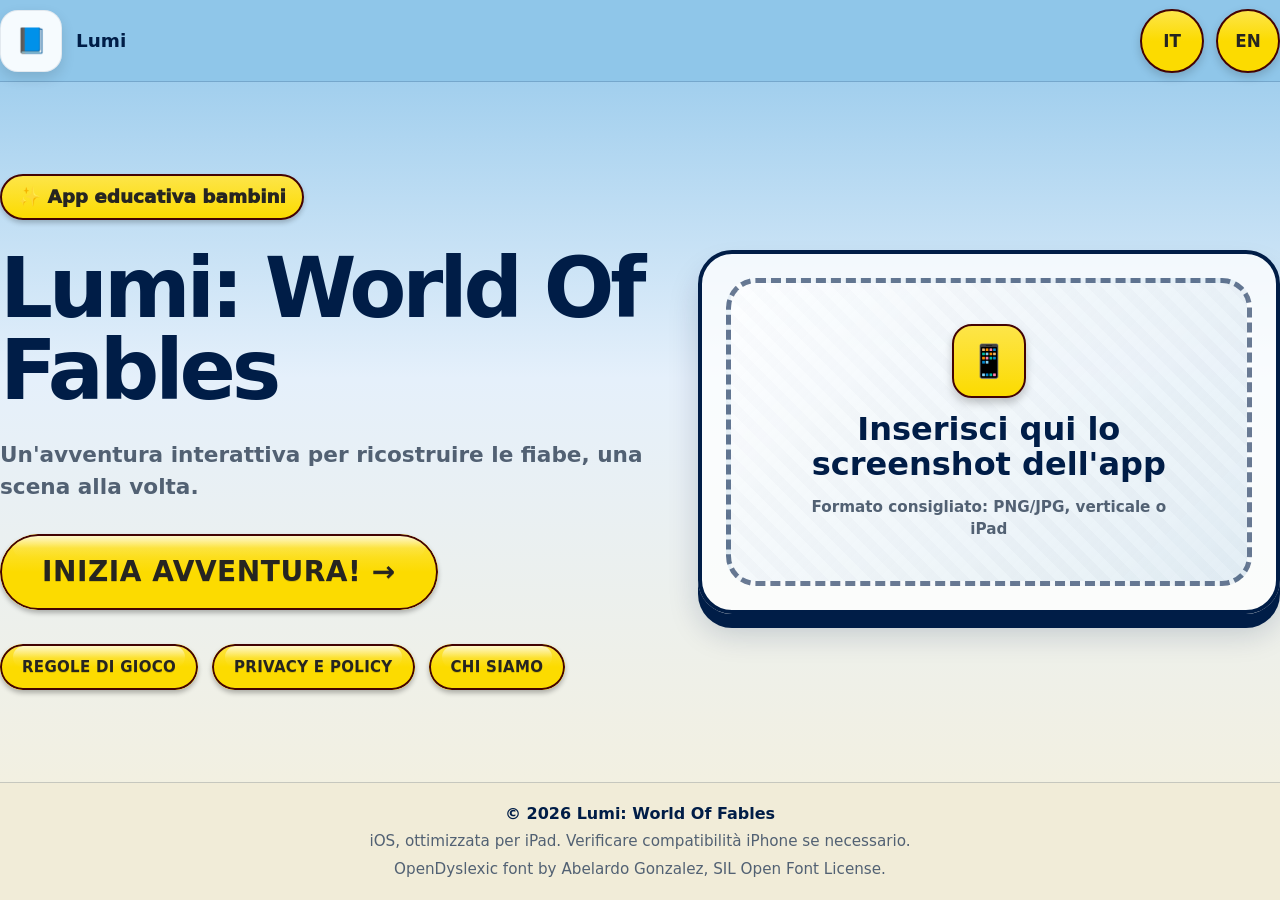
==== commit ca9a2244: "Update index.html" ====
--- a/index.html
+++ b/index.html
@@ -4,289 +4,356 @@
   <meta charset="UTF-8" />
   <meta name="viewport" content="width=device-width, initial-scale=1.0" />
   <title>Lumi — World of Fables | App educativa per bambini</title>
-  <meta name="description" content="Lumi — World of Fables è un'app educativa per bambini dedicata alle fiabe interattive. Ricostruisci le storie una scena alla volta!" />
-  
-  <link rel="preconnect" href="https://fonts.googleapis.com">
-  <link rel="preconnect" href="https://fonts.gstatic.com" crossorigin>
-  <link href="https://fonts.googleapis.com/css2?family=Fredoka:wght@400;600;700&family=Inter:wght@400;500;600&display=swap" rel="stylesheet">
-
+  <meta name="description" content="Lumi — World of Fables è un'app educativa per bambini dedicata alle fiabe interattive." />
   <style>
-    /* --- VARIABILI E RESET --- */
     :root {
-      --primary: #FF6B6B;
-      --primary-hover: #ff5252;
-      --secondary: #4D96FF;
-      --background: #F9F7F1;
-      --text-dark: #2C3E50;
-      --text-light: #6C7A89;
-      --card-bg: #FFFFFF;
-      --radius: 20px;
-      --font-play: 'Fredoka', sans-serif;
-      --font-body: 'Inter', sans-serif;
-    }
-
-    * {
-      box-sizing: border-box;
+      --sky: #8fc6ea;
+      --sky-light: #e5f0fb;
+      --cream: #f6f0da;
+      --deep-blue: #001d47;
+      --muted: #526173;
+
+      --gloss-top: #FDE549;
+      --gloss-mid: #FCDB00;
+      --gloss-bottom: #FCDB00;
+      --btn-border: #430303;
+      --btn-label: #262521;
+
+      --header-height: 82px;
+      --footer-bg: #f1ecd8;
+      --max-width: 1280px;
+      --radius-xl: 34px;
+    }
+
+    * { box-sizing: border-box; }
+
+    html, body {
       margin: 0;
       padding: 0;
-    }
-
+      min-height: 100%;
+      font-family: ui-rounded, "SF Pro Rounded", Inter, system-ui, -apple-system, BlinkMacSystemFont, "Segoe UI", sans-serif;
+      color: var(--deep-blue);
+      background: linear-gradient(180deg, var(--sky) 0%, var(--sky-light) 42%, var(--cream) 100%);
+    }
+
+    /* Struttura flessibile per evitare che i contenuti finiscano sotto le barre fisse */
     body {
-      font-family: var(--font-body);
-      background-color: var(--background);
-      color: var(--text-dark);
-      line-height: 1.6;
-      overflow-x: hidden;
-    }
+      min-height: 100vh;
+      display: flex;
+      flex-direction: column;
+    }
+
+    a { color: inherit; text-decoration: none; }
 
     .container {
-      width: 100%;
-      max-width: 1200px;
-      margin: 0 auto;
-      padding: 0 24px;
+      width: min(100% - 40px, var(--max-width));
+      margin-inline: auto;
     }
 
     /* --- TOP BAR --- */
     .top-bar {
-      background: rgba(255, 255, 255, 0.8);
-      backdrop-filter: blur(10px);
-      position: sticky;
-      top: 0;
-      z-index: 100;
-      border-bottom: 2px solid rgba(0,0,0,0.05);
+      height: var(--header-height);
+      border-bottom: 1px solid rgba(0, 29, 71, .18);
+      background: rgba(143, 198, 234, .96);
+      display: flex;
+      align-items: center;
+      flex-shrink: 0; /* Impedisce alla barra di rimpicciolirsi */
     }
 
     .top-bar-inner {
       display: flex;
+      align-items: center;
       justify-content: space-between;
-      align-items: center;
-      height: 70px;
+      width: 100%;
+      gap: 20px;
     }
 
     .brand {
-      display: flex;
-      align-items: center;
+      display: inline-flex;
+      align-items: center;
+      gap: 14px;
+      font-weight: 900;
+      font-size: 1.15rem;
+    }
+
+    .brand-icon {
+      width: 62px;
+      height: 62px;
+      border-radius: 18px;
+      background: rgba(255,255,255,.92);
+      box-shadow: 0 6px 14px rgba(0,0,0,.12);
+      display: grid;
+      place-items: center;
+      color: #3279c0;
+      font-size: 1.55rem;
+      border: 1px solid rgba(0,29,71,.08);
+    }
+
+    .lang-switch {
+      display: flex;
       gap: 12px;
-      font-family: var(--font-play);
-      font-size: 1.5rem;
+    }
+
+    .lang-btn {
+      width: 64px;
+      height: 64px;
+      border-radius: 50%;
+      border: 2px solid var(--btn-border);
+      background: linear-gradient(180deg, var(--gloss-top), var(--gloss-mid), var(--gloss-bottom));
+      color: var(--btn-label);
+      display: inline-flex;
+      align-items: center;
+      justify-content: center;
+      font-weight: 900;
+      font-size: 1.05rem;
+      box-shadow: 0 4px 10px rgba(0,0,0,.18);
+    }
+
+    /* --- CONTENUTO CENTRALE (Ribilanciato il Padding e rimosso l'overflow accidentale) --- */
+    .hero-wrap {
+      flex: 1; /* Occupa tutto lo spazio rimanente tra header e footer senza sovrapposizioni */
+      display: flex;
+      align-items: center;
+      padding: 40px 0; /* Ridotto il padding esterno per dare più spazio verticale */
+    }
+
+    .page {
+      width: 100%;
+      display: grid;
+      grid-template-columns: 1fr;
+      gap: 40px; /* Aumentato lo stacco orizzontale/verticale complessivo */
+      align-items: center;
+    }
+
+    .content {
+      display: grid;
+      gap: 28px; /* Aumentato il padding/gap interno tra i testi per non farli sembrare appiccicati */
+      justify-items: start;
+    }
+
+    .eyebrow {
+      display: inline-flex;
+      align-items: center;
+      gap: 8px;
+      padding: 10px 16px;
+      border-radius: 999px;
+      border: 2px solid var(--btn-border);
+      background: linear-gradient(180deg, var(--gloss-top), var(--gloss-mid));
+      color: var(--btn-label);
+      font-weight: 950;
+      box-shadow: 0 3px 5px rgba(0, 0, 0, .22);
+      font-size: clamp(0.95rem, 1.8vw, 1.15rem);
+    }
+
+    h1 {
+      margin: 0;
+      color: var(--deep-blue);
+      font-size: clamp(2.8rem, 6.5vw, 5.5rem); /* Scalato leggermente per desktop per evitare sovrapposizioni grafiche */
+      line-height: .98;
+      letter-spacing: -.05em;
+      max-width: 760px;
+    }
+
+    .subtitle {
+      margin: 0;
+      max-width: 760px;
+      color: var(--muted);
+      font-size: clamp(1.05rem, 2vw, 1.35rem);
+      line-height: 1.45;
+      font-weight: 650;
+    }
+
+    .cta {
+      margin-top: 4px;
+    }
+
+    .small-buttons {
+      display: flex;
+      flex-wrap: wrap;
+      gap: 14px;
+      margin-top: 6px;
+    }
+
+    /* --- SISTEMA BOTTONI ORIGINALI --- */
+    .game-btn {
+      display: inline-flex;
+      align-items: center;
+      justify-content: center;
+      border: none;
+      background: none;
+      cursor: pointer;
+      font: inherit;
+    }
+
+    .game-pill-bg {
+      position: relative;
+      display: inline-flex;
+      border-radius: 9999px;
+      background: linear-gradient(180deg, var(--gloss-top) 0%, var(--gloss-mid) 50%, var(--gloss-bottom) 100%);
+      box-shadow: 0 3px 5px rgba(0, 0, 0, .28);
+      overflow: hidden;
+    }
+
+    .game-pill-bg::before {
+      content: "";
+      position: absolute;
+      top: 2px;
+      left: 13px;
+      right: 13px;
+      height: 22px;
+      border-radius: 9999px;
+      background: linear-gradient(180deg, rgba(255, 255, 255, .72) 0%, rgba(255, 255, 255, .08) 55%, transparent 100%);
+      pointer-events: none;
+    }
+
+    .game-pill-bg::after {
+      content: "";
+      position: absolute;
+      inset: 0;
+      border-radius: 9999px;
+      border: 2px solid var(--btn-border);
+      pointer-events: none;
+    }
+
+    .game-pill {
+      position: relative;
+      z-index: 1;
+      display: inline-flex;
+      align-items: center;
+      justify-content: center;
+      gap: 8px;
+      min-height: 46px;
+      padding: 11px 22px;
+      color: var(--btn-label);
+      font-size: 15px;
+      font-weight: 900;
+      text-transform: uppercase;
+      letter-spacing: .02em;
+      white-space: nowrap;
+      text-shadow: 0 1px 0 rgba(0, 0, 0, .14);
+    }
+
+    .primary .game-pill-bg {
+      min-width: 270px;
+      min-height: 76px;
+    }
+
+    .primary .game-pill {
+      min-height: 76px;
+      padding: 18px 42px;
+      font-size: clamp(1.2rem, 2.5vw, 1.75rem);
+    }
+
+    /* --- BOX SCREENSHOT (Ottimizzato l'aspetto orizzontale) --- */
+    .placeholder-card {
+      width: 100%;
+      min-height: auto; /* Rimosso l'altezza fissa che rompeva le proporzioni */
+      aspect-ratio: 16 / 10; /* Mantiene proporzioni armoniose tipo tablet o smartphone landscape */
+      border-radius: var(--radius-xl);
+      border: 4px solid var(--deep-blue);
+      background: rgba(255, 255, 255, .78);
+      box-shadow: 0 14px 0 var(--deep-blue), 0 20px 30px rgba(0, 29, 71, .18);
+      padding: 24px;
+    }
+
+    .placeholder {
+      height: 100%;
+      width: 100%;
+      border-radius: 30px;
+      border: 5px dashed rgba(0, 29, 71, .58);
+      background:
+        linear-gradient(135deg, rgba(255,255,255,.72), rgba(202,223,238,.46)),
+        repeating-linear-gradient(45deg, rgba(0,29,71,.04) 0 10px, transparent 10px 20px);
+      display: grid;
+      place-items: center;
+      padding: 24px;
+      text-align: center;
+      color: var(--deep-blue);
+    }
+
+    .placeholder-inner {
+      display: grid;
+      gap: 14px;
+      justify-items: center;
+      max-width: 360px;
+    }
+
+    .phone-icon {
+      width: 74px;
+      height: 74px;
+      display: grid;
+      place-items: center;
+      border-radius: 20px;
+      border: 2px solid var(--btn-border);
+      background: linear-gradient(180deg, var(--gloss-top), var(--gloss-mid));
+      box-shadow: 0 5px 8px rgba(0, 0, 0, .22);
+      font-size: 2rem;
+    }
+
+    .placeholder strong {
+      font-size: clamp(1.3rem, 2.5vw, 2rem);
+      line-height: 1.1;
+    }
+
+    .placeholder span {
+      color: var(--muted);
       font-weight: 700;
-      color: var(--secondary);
-    }
-
-    .brand-icon {
-      font-size: 1.8rem;
-    }
-
-    .lang-switch {
-      display: flex;
-      gap: 8px;
-      background: #EAE6DF;
-      padding: 4px;
-      border-radius: 30px;
-    }
-
-    .lang-btn {
-      background: transparent;
-      border: none;
-      font-family: var(--font-body);
-      font-weight: 600;
-      font-size: 0.85rem;
-      padding: 6px 12px;
-      border-radius: 20px;
-      cursor: pointer;
-      transition: all 0.2s ease;
-    }
-
-    .lang-btn.active {
-      background: var(--card-bg);
-      color: var(--text-dark);
-      box-shadow: 0 2px 8px rgba(0,0,0,0.1);
-    }
-
-    /* --- HERO AREA --- */
-    .hero-wrap {
-      padding: 60px 0;
-      min-height: calc(100vh - 170px);
-      display: flex;
-      align-items: center;
-    }
-
-    .page-grid {
-      display: grid;
-      grid-template-columns: 1fr;
-      gap: 48px;
-      align-items: center;
-    }
-
-    @media (min-width: 992px) {
-      .page-grid {
-        grid-template-columns: 1.2fr 0.8fr;
+      font-size: 0.95rem;
+      line-height: 1.45;
+    }
+
+    /* --- BOTTOM BAR --- */
+    .bottom-bar {
+      background: var(--footer-bg);
+      border-top: 1px solid rgba(0, 29, 71, .18);
+      padding: 20px 0;
+      margin-top: auto; /* Spinge organicamente il footer in fondo alla pagina */
+      flex-shrink: 0;
+    }
+
+    .bottom-bar-inner {
+      text-align: center;
+    }
+
+    .bottom-bar p {
+      margin: 0 0 6px;
+      color: var(--muted);
+      font-size: 0.95rem;
+      line-height: 1.4;
+    }
+
+    .bottom-bar p:last-child { margin-bottom: 0; }
+
+    .bottom-bar strong {
+      color: var(--deep-blue);
+      font-size: 1rem;
+    }
+
+    /* --- RESPONSIVE GRIDS & BREAKPOINTS --- */
+    @media (min-width: 980px) {
+      .page {
+        grid-template-columns: 1.05fr .95fr;
+        gap: 54px;
       }
     }
 
-    /* Contenuto Testuale */
-    .eyebrow {
-      display: inline-block;
-      background: #FFEAA7;
-      color: #D6A2E8;
-      color: #A0522D; /* Colore caldo */
-      background: rgba(255, 107, 107, 0.1);
-      color: var(--primary);
-      padding: 6px 16px;
-      border-radius: 30px;
-      font-weight: 600;
-      font-size: 0.9rem;
-      margin-bottom: 16px;
-      font-family: var(--font-play);
-    }
-
-    h1 {
-      font-family: var(--font-play);
-      font-size: 3rem;
-      line-height: 1.2;
-      color: var(--text-dark);
-      margin-bottom: 20px;
-    }
-
-    @media (min-width: 768px) {
-      h1 { font-size: 4rem; }
-    }
-
-    .subtitle {
-      font-size: 1.25rem;
-      color: var(--text-light);
-      margin-bottom: 36px;
-      max-width: 540px;
-    }
-
-    /* Pulsanti e Navigazione */
-    .cta-container {
-      margin-bottom: 40px;
-    }
-
-    .game-btn {
-      display: inline-block;
-      text-decoration: none;
-      font-family: var(--font-play);
-      font-weight: 700;
-      border-radius: var(--radius);
-      transition: transform 0.2s ease, box-shadow 0.2s ease;
-      text-align: center;
-    }
-
-    .game-btn:hover {
-      transform: translateY(-2px);
-    }
-
-    .game-btn.primary {
-      background: var(--primary);
-      color: white;
-      padding: 16px 36px;
-      font-size: 1.3rem;
-      box-shadow: 0 8px 0 #D63031;
-      border: 2px solid #2C3E50;
-    }
-
-    .game-btn.primary:hover {
-      background: var(--primary-hover);
-      box-shadow: 0 6px 0 #D63031;
-    }
-
-    .game-btn.primary:active {
-      transform: translateY(4px);
-      box-shadow: 0 2px 0 #D63031;
-    }
-
-    .small-buttons-list {
-      display: flex;
-      flex-wrap: wrap;
-      gap: 12px;
-      list-style: none;
-    }
-
-    .game-btn.secondary {
-      background: var(--card-bg);
-      color: var(--text-dark);
-      padding: 10px 20px;
-      font-size: 0.95rem;
-      border: 2px solid #EAE6DF;
-    }
-
-    .game-btn.secondary:hover {
-      border-color: var(--secondary);
-      color: var(--secondary);
-    }
-
-    /* --- MOCKUP SCREENSHOT --- */
-    .placeholder-card {
-      display: flex;
-      justify-content: center;
-    }
-
-    .placeholder {
-      background: #E0F2FE;
-      border: 8px solid var(--card-bg);
-      border-radius: 40px;
-      box-shadow: 0 20px 40px rgba(0,0,0,0.08);
-      width: 100%;
-      max-width: 340px;
-      aspect-ratio: 9 / 16;
-      display: flex;
-      align-items: center;
-      justify-content: center;
-      position: relative;
-      overflow: hidden;
-    }
-
-    .placeholder-inner {
-      padding: 30px;
-      text-align: center;
-      display: flex;
-      flex-direction: column;
-      align-items: center;
-      gap: 12px;
-    }
-
-    .phone-icon {
-      font-size: 4rem;
-      animation: float 3s ease-in-out infinite;
-    }
-
-    .placeholder-inner strong {
-      font-family: var(--font-play);
-      font-size: 1.1rem;
-      color: #0369A1;
-    }
-
-    .placeholder-inner span {
-      font-size: 0.85rem;
-      color: #0284C7;
-    }
-
-    /* Animazione Fluttuante */
-    @keyframes float {
-      0%, 100% { transform: translateY(0); }
-      50% { transform: translateY(-10px); }
-    }
-
-    /* --- FOOTER --- */
-    .bottom-bar {
-      background: var(--card-bg);
-      padding: 40px 0;
-      border-top: 2px solid rgba(0,0,0,0.05);
-      font-size: 0.9rem;
-      color: var(--text-light);
-      text-align: center;
-    }
-
-    .bottom-bar-inner {
-      display: flex;
-      flex-direction: column;
-      gap: 12px;
-    }
-
-    .bottom-bar-inner p strong {
-      color: var(--text-dark);
+    @media (max-width: 740px) {
+      .container { width: min(100% - 24px, var(--max-width)); }
+      :root { --header-height: 140px; }
+      
+      .top-bar { height: var(--header-height); padding: 12px 0; }
+      .top-bar-inner {
+        flex-direction: column;
+        align-items: center;
+        justify-content: center;
+        gap: 12px;
+      }
+      .brand-icon { width: 50px; height: 50px; font-size: 1.3rem; }
+      .lang-btn { width: 48px; height: 48px; font-size: .85rem; }
+      
+      .hero-wrap { padding: 24px 0; }
+      .placeholder-card { aspect-ratio: 4 / 3; padding: 16px; }
+      .placeholder { padding: 16px; }
     }
   </style>
 </head>
@@ -295,68 +362,62 @@
   <header class="top-bar">
     <div class="container top-bar-inner">
       <div class="brand">
-        <span class="brand-icon" aria-hidden="true">📘</span>
+        <div class="brand-icon">📘</div>
         <span>Lumi</span>
       </div>
 
       <div class="lang-switch" aria-label="Selettore lingua">
-        <button class="lang-btn active" aria-label="Lingua Italiana">IT</button>
-        <button class="lang-btn" aria-label="English Language">EN</button>
+        <span class="lang-btn">IT</span>
+        <span class="lang-btn">EN</span>
       </div>
     </div>
   </header>
 
   <main class="hero-wrap">
-    <div class="container page-grid">
-      
+    <div class="container page">
       <section class="content" aria-label="Presentazione Lumi">
-        <span class="eyebrow">✨ App educativa per bambini</span>
+        <div class="eyebrow">✨ App educativa bambini</div>
 
         <h1>Lumi: World Of Fables</h1>
 
         <p class="subtitle">
-          Un'avventura interattiva pensata per i più piccoli. Ricostruisci le tue fiabe preferite, una bellissima scena alla volta.
+          Un'avventura interattiva per ricostruire le fiabe, una scena alla volta.
         </p>
 
-        <div class="cta-container">
-          <a class="game-btn primary" href="https://apps.apple.com/app/id6773034104" target="_blank" rel="noopener noreferrer">
-            Inizia l'avventura! →
+        <a class="game-btn primary cta" href="https://apps.apple.com/app/id6773034104" target="_blank" rel="noopener noreferrer">
+          <span class="game-pill-bg"><span class="game-pill">Inizia avventura! →</span></span>
+        </a>
+
+        <nav class="small-buttons" aria-label="Link principali">
+          <a class="game-btn" href="#regole">
+            <span class="game-pill-bg"><span class="game-pill">Regole di gioco</span></span>
           </a>
-        </div>
-
-        <nav aria-label="Link di approfondimento">
-          <ul class="small-buttons-list">
-            <li>
-              <a class="game-btn secondary" href="#regole">Regole di gioco</a>
-            </li>
-            <li>
-              <a class="game-btn secondary" href="#privacy-policy">Privacy & Policy</a>
-            </li>
-            <li>
-              <a class="game-btn secondary" href="#chi-siamo">Chi siamo</a>
-            </li>
-          </ul>
+          <a class="game-btn" href="#privacy-policy">
+            <span class="game-pill-bg"><span class="game-pill">Privacy e Policy</span></span>
+          </a>
+          <a class="game-btn" href="#chi-siamo">
+            <span class="game-pill-bg"><span class="game-pill">Chi siamo</span></span>
+          </a>
         </nav>
       </section>
 
-      <section class="placeholder-card" aria-label="Anteprima dell'applicazione">
+      <section class="placeholder-card" aria-label="Placeholder screenshot app">
         <div class="placeholder">
           <div class="placeholder-inner">
             <div class="phone-icon" aria-hidden="true">📱</div>
-            <strong>Screenshot dell'app</strong>
-            <span>Consigliato: PNG/JPG<br>Verticale (iPhone o iPad)</span>
+            <strong>Inserisci qui lo screenshot dell'app</strong>
+            <span>Formato consigliato: PNG/JPG, verticale o iPad</span>
           </div>
         </div>
       </section>
-
     </div>
   </main>
 
   <footer class="bottom-bar">
     <div class="container bottom-bar-inner">
       <p><strong>© 2026 Lumi: World Of Fables</strong></p>
-      <p>Sviluppato per iOS, ottimizzato per iPad. Verificare la compatibilità con iPhone sul dispositivo.</p>
-      <p>Font OpenDyslexic realizzato da Abelardo Gonzalez, rilasciato sotto licenza SIL Open Font License.</p>
+      <p>iOS, ottimizzata per iPad. Verificare compatibilità iPhone se necessario.</p>
+      <p>OpenDyslexic font by Abelardo Gonzalez, SIL Open Font License.</p>
     </div>
   </footer>
 
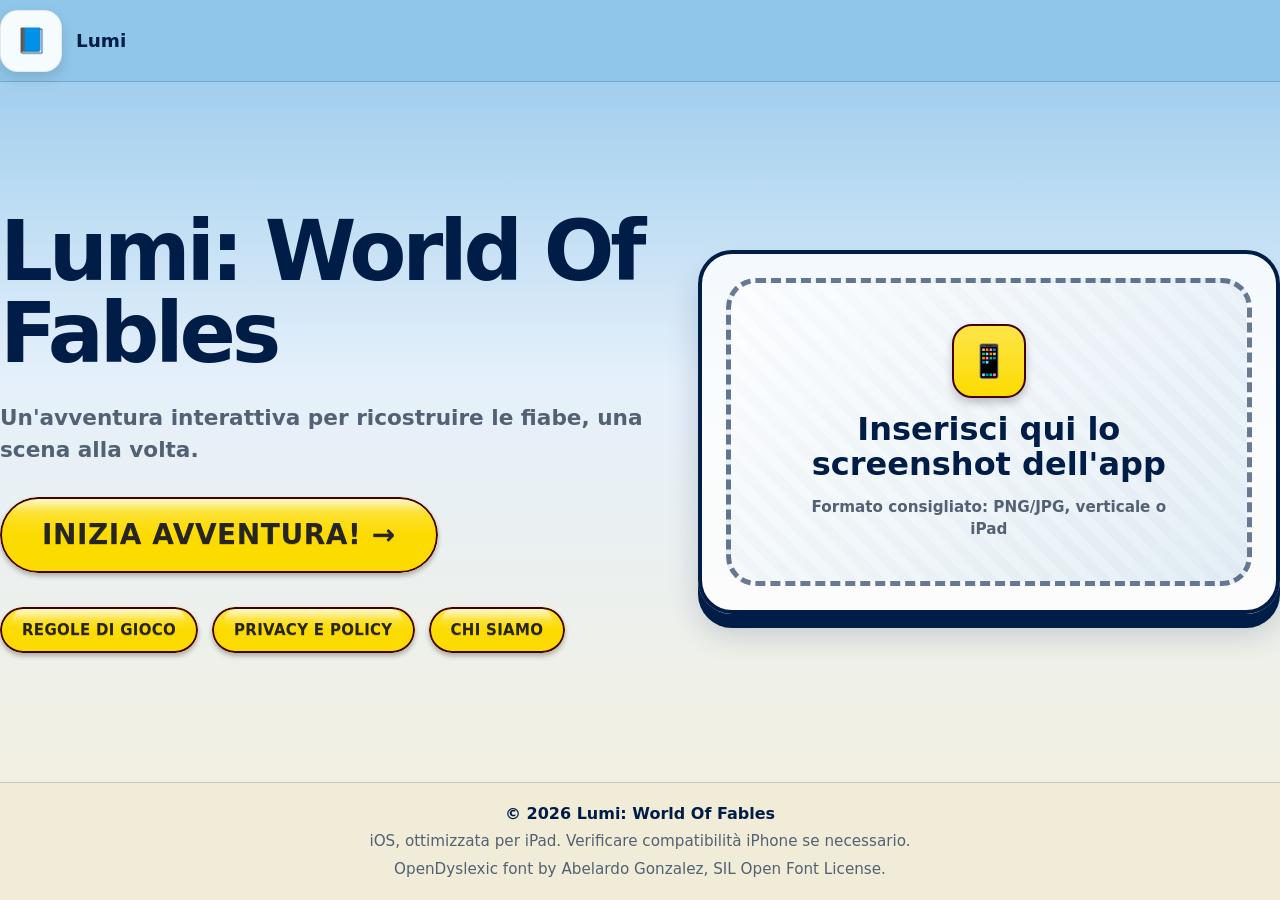
==== commit e032e698: "Update index.html" ====
--- a/index.html
+++ b/index.html
@@ -5,357 +5,7 @@
   <meta name="viewport" content="width=device-width, initial-scale=1.0" />
   <title>Lumi — World of Fables | App educativa per bambini</title>
   <meta name="description" content="Lumi — World of Fables è un'app educativa per bambini dedicata alle fiabe interattive." />
-  <style>
-    :root {
-      --sky: #8fc6ea;
-      --sky-light: #e5f0fb;
-      --cream: #f6f0da;
-      --deep-blue: #001d47;
-      --muted: #526173;
-
-      --gloss-top: #FDE549;
-      --gloss-mid: #FCDB00;
-      --gloss-bottom: #FCDB00;
-      --btn-border: #430303;
-      --btn-label: #262521;
-
-      --header-height: 82px;
-      --footer-bg: #f1ecd8;
-      --max-width: 1280px;
-      --radius-xl: 34px;
-    }
-
-    * { box-sizing: border-box; }
-
-    html, body {
-      margin: 0;
-      padding: 0;
-      min-height: 100%;
-      font-family: ui-rounded, "SF Pro Rounded", Inter, system-ui, -apple-system, BlinkMacSystemFont, "Segoe UI", sans-serif;
-      color: var(--deep-blue);
-      background: linear-gradient(180deg, var(--sky) 0%, var(--sky-light) 42%, var(--cream) 100%);
-    }
-
-    /* Struttura flessibile per evitare che i contenuti finiscano sotto le barre fisse */
-    body {
-      min-height: 100vh;
-      display: flex;
-      flex-direction: column;
-    }
-
-    a { color: inherit; text-decoration: none; }
-
-    .container {
-      width: min(100% - 40px, var(--max-width));
-      margin-inline: auto;
-    }
-
-    /* --- TOP BAR --- */
-    .top-bar {
-      height: var(--header-height);
-      border-bottom: 1px solid rgba(0, 29, 71, .18);
-      background: rgba(143, 198, 234, .96);
-      display: flex;
-      align-items: center;
-      flex-shrink: 0; /* Impedisce alla barra di rimpicciolirsi */
-    }
-
-    .top-bar-inner {
-      display: flex;
-      align-items: center;
-      justify-content: space-between;
-      width: 100%;
-      gap: 20px;
-    }
-
-    .brand {
-      display: inline-flex;
-      align-items: center;
-      gap: 14px;
-      font-weight: 900;
-      font-size: 1.15rem;
-    }
-
-    .brand-icon {
-      width: 62px;
-      height: 62px;
-      border-radius: 18px;
-      background: rgba(255,255,255,.92);
-      box-shadow: 0 6px 14px rgba(0,0,0,.12);
-      display: grid;
-      place-items: center;
-      color: #3279c0;
-      font-size: 1.55rem;
-      border: 1px solid rgba(0,29,71,.08);
-    }
-
-    .lang-switch {
-      display: flex;
-      gap: 12px;
-    }
-
-    .lang-btn {
-      width: 64px;
-      height: 64px;
-      border-radius: 50%;
-      border: 2px solid var(--btn-border);
-      background: linear-gradient(180deg, var(--gloss-top), var(--gloss-mid), var(--gloss-bottom));
-      color: var(--btn-label);
-      display: inline-flex;
-      align-items: center;
-      justify-content: center;
-      font-weight: 900;
-      font-size: 1.05rem;
-      box-shadow: 0 4px 10px rgba(0,0,0,.18);
-    }
-
-    /* --- CONTENUTO CENTRALE (Ribilanciato il Padding e rimosso l'overflow accidentale) --- */
-    .hero-wrap {
-      flex: 1; /* Occupa tutto lo spazio rimanente tra header e footer senza sovrapposizioni */
-      display: flex;
-      align-items: center;
-      padding: 40px 0; /* Ridotto il padding esterno per dare più spazio verticale */
-    }
-
-    .page {
-      width: 100%;
-      display: grid;
-      grid-template-columns: 1fr;
-      gap: 40px; /* Aumentato lo stacco orizzontale/verticale complessivo */
-      align-items: center;
-    }
-
-    .content {
-      display: grid;
-      gap: 28px; /* Aumentato il padding/gap interno tra i testi per non farli sembrare appiccicati */
-      justify-items: start;
-    }
-
-    .eyebrow {
-      display: inline-flex;
-      align-items: center;
-      gap: 8px;
-      padding: 10px 16px;
-      border-radius: 999px;
-      border: 2px solid var(--btn-border);
-      background: linear-gradient(180deg, var(--gloss-top), var(--gloss-mid));
-      color: var(--btn-label);
-      font-weight: 950;
-      box-shadow: 0 3px 5px rgba(0, 0, 0, .22);
-      font-size: clamp(0.95rem, 1.8vw, 1.15rem);
-    }
-
-    h1 {
-      margin: 0;
-      color: var(--deep-blue);
-      font-size: clamp(2.8rem, 6.5vw, 5.5rem); /* Scalato leggermente per desktop per evitare sovrapposizioni grafiche */
-      line-height: .98;
-      letter-spacing: -.05em;
-      max-width: 760px;
-    }
-
-    .subtitle {
-      margin: 0;
-      max-width: 760px;
-      color: var(--muted);
-      font-size: clamp(1.05rem, 2vw, 1.35rem);
-      line-height: 1.45;
-      font-weight: 650;
-    }
-
-    .cta {
-      margin-top: 4px;
-    }
-
-    .small-buttons {
-      display: flex;
-      flex-wrap: wrap;
-      gap: 14px;
-      margin-top: 6px;
-    }
-
-    /* --- SISTEMA BOTTONI ORIGINALI --- */
-    .game-btn {
-      display: inline-flex;
-      align-items: center;
-      justify-content: center;
-      border: none;
-      background: none;
-      cursor: pointer;
-      font: inherit;
-    }
-
-    .game-pill-bg {
-      position: relative;
-      display: inline-flex;
-      border-radius: 9999px;
-      background: linear-gradient(180deg, var(--gloss-top) 0%, var(--gloss-mid) 50%, var(--gloss-bottom) 100%);
-      box-shadow: 0 3px 5px rgba(0, 0, 0, .28);
-      overflow: hidden;
-    }
-
-    .game-pill-bg::before {
-      content: "";
-      position: absolute;
-      top: 2px;
-      left: 13px;
-      right: 13px;
-      height: 22px;
-      border-radius: 9999px;
-      background: linear-gradient(180deg, rgba(255, 255, 255, .72) 0%, rgba(255, 255, 255, .08) 55%, transparent 100%);
-      pointer-events: none;
-    }
-
-    .game-pill-bg::after {
-      content: "";
-      position: absolute;
-      inset: 0;
-      border-radius: 9999px;
-      border: 2px solid var(--btn-border);
-      pointer-events: none;
-    }
-
-    .game-pill {
-      position: relative;
-      z-index: 1;
-      display: inline-flex;
-      align-items: center;
-      justify-content: center;
-      gap: 8px;
-      min-height: 46px;
-      padding: 11px 22px;
-      color: var(--btn-label);
-      font-size: 15px;
-      font-weight: 900;
-      text-transform: uppercase;
-      letter-spacing: .02em;
-      white-space: nowrap;
-      text-shadow: 0 1px 0 rgba(0, 0, 0, .14);
-    }
-
-    .primary .game-pill-bg {
-      min-width: 270px;
-      min-height: 76px;
-    }
-
-    .primary .game-pill {
-      min-height: 76px;
-      padding: 18px 42px;
-      font-size: clamp(1.2rem, 2.5vw, 1.75rem);
-    }
-
-    /* --- BOX SCREENSHOT (Ottimizzato l'aspetto orizzontale) --- */
-    .placeholder-card {
-      width: 100%;
-      min-height: auto; /* Rimosso l'altezza fissa che rompeva le proporzioni */
-      aspect-ratio: 16 / 10; /* Mantiene proporzioni armoniose tipo tablet o smartphone landscape */
-      border-radius: var(--radius-xl);
-      border: 4px solid var(--deep-blue);
-      background: rgba(255, 255, 255, .78);
-      box-shadow: 0 14px 0 var(--deep-blue), 0 20px 30px rgba(0, 29, 71, .18);
-      padding: 24px;
-    }
-
-    .placeholder {
-      height: 100%;
-      width: 100%;
-      border-radius: 30px;
-      border: 5px dashed rgba(0, 29, 71, .58);
-      background:
-        linear-gradient(135deg, rgba(255,255,255,.72), rgba(202,223,238,.46)),
-        repeating-linear-gradient(45deg, rgba(0,29,71,.04) 0 10px, transparent 10px 20px);
-      display: grid;
-      place-items: center;
-      padding: 24px;
-      text-align: center;
-      color: var(--deep-blue);
-    }
-
-    .placeholder-inner {
-      display: grid;
-      gap: 14px;
-      justify-items: center;
-      max-width: 360px;
-    }
-
-    .phone-icon {
-      width: 74px;
-      height: 74px;
-      display: grid;
-      place-items: center;
-      border-radius: 20px;
-      border: 2px solid var(--btn-border);
-      background: linear-gradient(180deg, var(--gloss-top), var(--gloss-mid));
-      box-shadow: 0 5px 8px rgba(0, 0, 0, .22);
-      font-size: 2rem;
-    }
-
-    .placeholder strong {
-      font-size: clamp(1.3rem, 2.5vw, 2rem);
-      line-height: 1.1;
-    }
-
-    .placeholder span {
-      color: var(--muted);
-      font-weight: 700;
-      font-size: 0.95rem;
-      line-height: 1.45;
-    }
-
-    /* --- BOTTOM BAR --- */
-    .bottom-bar {
-      background: var(--footer-bg);
-      border-top: 1px solid rgba(0, 29, 71, .18);
-      padding: 20px 0;
-      margin-top: auto; /* Spinge organicamente il footer in fondo alla pagina */
-      flex-shrink: 0;
-    }
-
-    .bottom-bar-inner {
-      text-align: center;
-    }
-
-    .bottom-bar p {
-      margin: 0 0 6px;
-      color: var(--muted);
-      font-size: 0.95rem;
-      line-height: 1.4;
-    }
-
-    .bottom-bar p:last-child { margin-bottom: 0; }
-
-    .bottom-bar strong {
-      color: var(--deep-blue);
-      font-size: 1rem;
-    }
-
-    /* --- RESPONSIVE GRIDS & BREAKPOINTS --- */
-    @media (min-width: 980px) {
-      .page {
-        grid-template-columns: 1.05fr .95fr;
-        gap: 54px;
-      }
-    }
-
-    @media (max-width: 740px) {
-      .container { width: min(100% - 24px, var(--max-width)); }
-      :root { --header-height: 140px; }
-      
-      .top-bar { height: var(--header-height); padding: 12px 0; }
-      .top-bar-inner {
-        flex-direction: column;
-        align-items: center;
-        justify-content: center;
-        gap: 12px;
-      }
-      .brand-icon { width: 50px; height: 50px; font-size: 1.3rem; }
-      .lang-btn { width: 48px; height: 48px; font-size: .85rem; }
-      
-      .hero-wrap { padding: 24px 0; }
-      .placeholder-card { aspect-ratio: 4 / 3; padding: 16px; }
-      .placeholder { padding: 16px; }
-    }
-  </style>
+  <link rel="stylesheet" href="style.css" />
 </head>
 <body>
 
@@ -365,18 +15,12 @@
         <div class="brand-icon">📘</div>
         <span>Lumi</span>
       </div>
-
-      <div class="lang-switch" aria-label="Selettore lingua">
-        <span class="lang-btn">IT</span>
-        <span class="lang-btn">EN</span>
-      </div>
     </div>
   </header>
 
   <main class="hero-wrap">
     <div class="container page">
       <section class="content" aria-label="Presentazione Lumi">
-        <div class="eyebrow">✨ App educativa bambini</div>
 
         <h1>Lumi: World Of Fables</h1>
 
--- a/style.css
+++ b/style.css
@@ -0,0 +1,348 @@
+:root {
+  --sky: #8fc6ea;
+  --sky-light: #e5f0fb;
+  --cream: #f6f0da;
+  --deep-blue: #001d47;
+  --muted: #526173;
+
+  --gloss-top: #FDE549;
+  --gloss-mid: #FCDB00;
+  --gloss-bottom: #FCDB00;
+  --btn-border: #430303;
+  --btn-label: #262521;
+
+  --header-height: 82px;
+  --footer-bg: #f1ecd8;
+  --max-width: 1280px;
+  --radius-xl: 34px;
+}
+
+* { box-sizing: border-box; }
+
+html, body {
+  margin: 0;
+  padding: 0;
+  min-height: 100%;
+  font-family: ui-rounded, "SF Pro Rounded", Inter, system-ui, -apple-system, BlinkMacSystemFont, "Segoe UI", sans-serif;
+  color: var(--deep-blue);
+  background: linear-gradient(180deg, var(--sky) 0%, var(--sky-light) 42%, var(--cream) 100%);
+}
+
+/* Struttura flessibile per eliminare i problemi di sovrapposizione e padding */
+body {
+  min-height: 100vh;
+  display: flex;
+  flex-direction: column;
+}
+
+a { color: inherit; text-decoration: none; }
+
+.container {
+  width: min(100% - 40px, var(--max-width));
+  margin-inline: auto;
+}
+
+/* --- TOP BAR --- */
+.top-bar {
+  height: var(--header-height);
+  border-bottom: 1px solid rgba(0, 29, 71, .18);
+  background: rgba(143, 198, 234, .96);
+  display: flex;
+  align-items: center;
+  flex-shrink: 0;
+}
+
+.top-bar-inner {
+  display: flex;
+  align-items: center;
+  justify-content: space-between;
+  width: 100%;
+  gap: 20px;
+}
+
+.brand {
+  display: inline-flex;
+  align-items: center;
+  gap: 14px;
+  font-weight: 900;
+  font-size: 1.15rem;
+}
+
+.brand-icon {
+  width: 62px;
+  height: 62px;
+  border-radius: 18px;
+  background: rgba(255,255,255,.92);
+  box-shadow: 0 6px 14px rgba(0,0,0,.12);
+  display: grid;
+  place-items: center;
+  color: #3279c0;
+  font-size: 1.55rem;
+  border: 1px solid rgba(0,29,71,.08);
+}
+
+.lang-switch {
+  display: flex;
+  gap: 12px;
+}
+
+.lang-btn {
+  width: 64px;
+  height: 64px;
+  border-radius: 50%;
+  border: 2px solid var(--btn-border);
+  background: linear-gradient(180deg, var(--gloss-top), var(--gloss-mid), var(--gloss-bottom));
+  color: var(--btn-label);
+  display: inline-flex;
+  align-items: center;
+  justify-content: center;
+  font-weight: 900;
+  font-size: 1.05rem;
+  box-shadow: 0 4px 10px rgba(0,0,0,.18);
+}
+
+/* --- CONTENUTO CENTRALE --- */
+.hero-wrap {
+  flex: 1;
+  display: flex;
+  align-items: center;
+  padding: 40px 0;
+}
+
+.page {
+  width: 100%;
+  display: grid;
+  grid-template-columns: 1fr;
+  gap: 40px;
+  align-items: center;
+}
+
+.content {
+  display: grid;
+  gap: 28px;
+  justify-items: start;
+}
+
+.eyebrow {
+  display: inline-flex;
+  align-items: center;
+  gap: 8px;
+  padding: 10px 16px;
+  border-radius: 999px;
+  border: 2px solid var(--btn-border);
+  background: linear-gradient(180deg, var(--gloss-top), var(--gloss-mid));
+  color: var(--btn-label);
+  font-weight: 950;
+  box-shadow: 0 3px 5px rgba(0, 0, 0, .22);
+  font-size: clamp(0.95rem, 1.8vw, 1.15rem);
+}
+
+h1 {
+  margin: 0;
+  color: var(--deep-blue);
+  font-size: clamp(2.8rem, 6.5vw, 5.5rem);
+  line-height: .98;
+  letter-spacing: -.05em;
+  max-width: 760px;
+}
+
+.subtitle {
+  margin: 0;
+  max-width: 760px;
+  color: var(--muted);
+  font-size: clamp(1.05rem, 2vw, 1.35rem);
+  line-height: 1.45;
+  font-weight: 650;
+}
+
+.cta {
+  margin-top: 4px;
+}
+
+.small-buttons {
+  display: flex;
+  flex-wrap: wrap;
+  gap: 14px;
+  margin-top: 6px;
+}
+
+/* --- BOTTONI STYLE --- */
+.game-btn {
+  display: inline-flex;
+  align-items: center;
+  justify-content: center;
+  border: none;
+  background: none;
+  cursor: pointer;
+  font: inherit;
+}
+
+.game-pill-bg {
+  position: relative;
+  display: inline-flex;
+  border-radius: 9999px;
+  background: linear-gradient(180deg, var(--gloss-top) 0%, var(--gloss-mid) 50%, var(--gloss-bottom) 100%);
+  box-shadow: 0 3px 5px rgba(0, 0, 0, .28);
+  overflow: hidden;
+}
+
+.game-pill-bg::before {
+  content: "";
+  position: absolute;
+  top: 2px;
+  left: 13px;
+  right: 13px;
+  height: 22px;
+  border-radius: 9999px;
+  background: linear-gradient(180deg, rgba(255, 255, 255, .72) 0%, rgba(255, 255, 255, .08) 55%, transparent 100%);
+  pointer-events: none;
+}
+
+.game-pill-bg::after {
+  content: "";
+  position: absolute;
+  inset: 0;
+  border-radius: 9999px;
+  border: 2px solid var(--btn-border);
+  pointer-events: none;
+}
+
+.game-pill {
+  position: relative;
+  z-index: 1;
+  display: inline-flex;
+  align-items: center;
+  justify-content: center;
+  gap: 8px;
+  min-height: 46px;
+  padding: 11px 22px;
+  color: var(--btn-label);
+  font-size: 15px;
+  font-weight: 900;
+  text-transform: uppercase;
+  letter-spacing: .02em;
+  white-space: nowrap;
+  text-shadow: 0 1px 0 rgba(0, 0, 0, .14);
+}
+
+.primary .game-pill-bg {
+  min-width: 270px;
+  min-height: 76px;
+}
+
+.primary .game-pill {
+  min-height: 76px;
+  padding: 18px 42px;
+  font-size: clamp(1.2rem, 2.5vw, 1.75rem);
+}
+
+/* --- SCHEDA SCREENSHOT --- */
+.placeholder-card {
+  width: 100%;
+  aspect-ratio: 16 / 10;
+  border-radius: var(--radius-xl);
+  border: 4px solid var(--deep-blue);
+  background: rgba(255, 255, 255, .78);
+  box-shadow: 0 14px 0 var(--deep-blue), 0 20px 30px rgba(0, 29, 71, .18);
+  padding: 24px;
+}
+
+.placeholder {
+  height: 100%;
+  width: 100%;
+  border-radius: 30px;
+  border: 5px dashed rgba(0, 29, 71, .58);
+  background:
+    linear-gradient(135deg, rgba(255,255,255,.72), rgba(202,223,238,.46)),
+    repeating-linear-gradient(45deg, rgba(0,29,71,.04) 0 10px, transparent 10px 20px);
+  display: grid;
+  place-items: center;
+  padding: 24px;
+  text-align: center;
+  color: var(--deep-blue);
+}
+
+.placeholder-inner {
+  display: grid;
+  gap: 14px;
+  justify-items: center;
+  max-width: 360px;
+}
+
+.phone-icon {
+  width: 74px;
+  height: 74px;
+  display: grid;
+  place-items: center;
+  border-radius: 20px;
+  border: 2px solid var(--btn-border);
+  background: linear-gradient(180deg, var(--gloss-top), var(--gloss-mid));
+  box-shadow: 0 5px 8px rgba(0, 0, 0, .22);
+  font-size: 2rem;
+}
+
+.placeholder strong {
+  font-size: clamp(1.3rem, 2.5vw, 2rem);
+  line-height: 1.1;
+}
+
+.placeholder span {
+  color: var(--muted);
+  font-weight: 700;
+  font-size: 0.95rem;
+  line-height: 1.45;
+}
+
+/* --- BOTTOM BAR --- */
+.bottom-bar {
+  background: var(--footer-bg);
+  border-top: 1px solid rgba(0, 29, 71, .18);
+  padding: 20px 0;
+  margin-top: auto;
+  flex-shrink: 0;
+}
+
+.bottom-bar-inner {
+  text-align: center;
+}
+
+.bottom-bar p {
+  margin: 0 0 6px;
+  color: var(--muted);
+  font-size: 0.95rem;
+  line-height: 1.4;
+}
+
+.bottom-bar p:last-child { margin-bottom: 0; }
+
+.bottom-bar strong {
+  color: var(--deep-blue);
+  font-size: 1rem;
+}
+
+/* --- RESPONSIVE GRIDS --- */
+@media (min-width: 980px) {
+  .page {
+    grid-template-columns: 1.05fr .95fr;
+    gap: 54px;
+  }
+}
+
+@media (max-width: 740px) {
+  .container { width: min(100% - 24px, var(--max-width)); }
+  :root { --header-height: 140px; }
+  
+  .top-bar { height: var(--header-height); padding: 12px 0; }
+  .top-bar-inner {
+    flex-direction: column;
+    align-items: center;
+    justify-content: center;
+    gap: 12px;
+  }
+  .brand-icon { width: 50px; height: 50px; font-size: 1.3rem; }
+  .lang-btn { width: 48px; height: 48px; font-size: .85rem; }
+  
+  .hero-wrap { padding: 24px 0; }
+  .placeholder-card { aspect-ratio: 4 / 3; padding: 16px; }
+  .placeholder { padding: 16px; }
+}
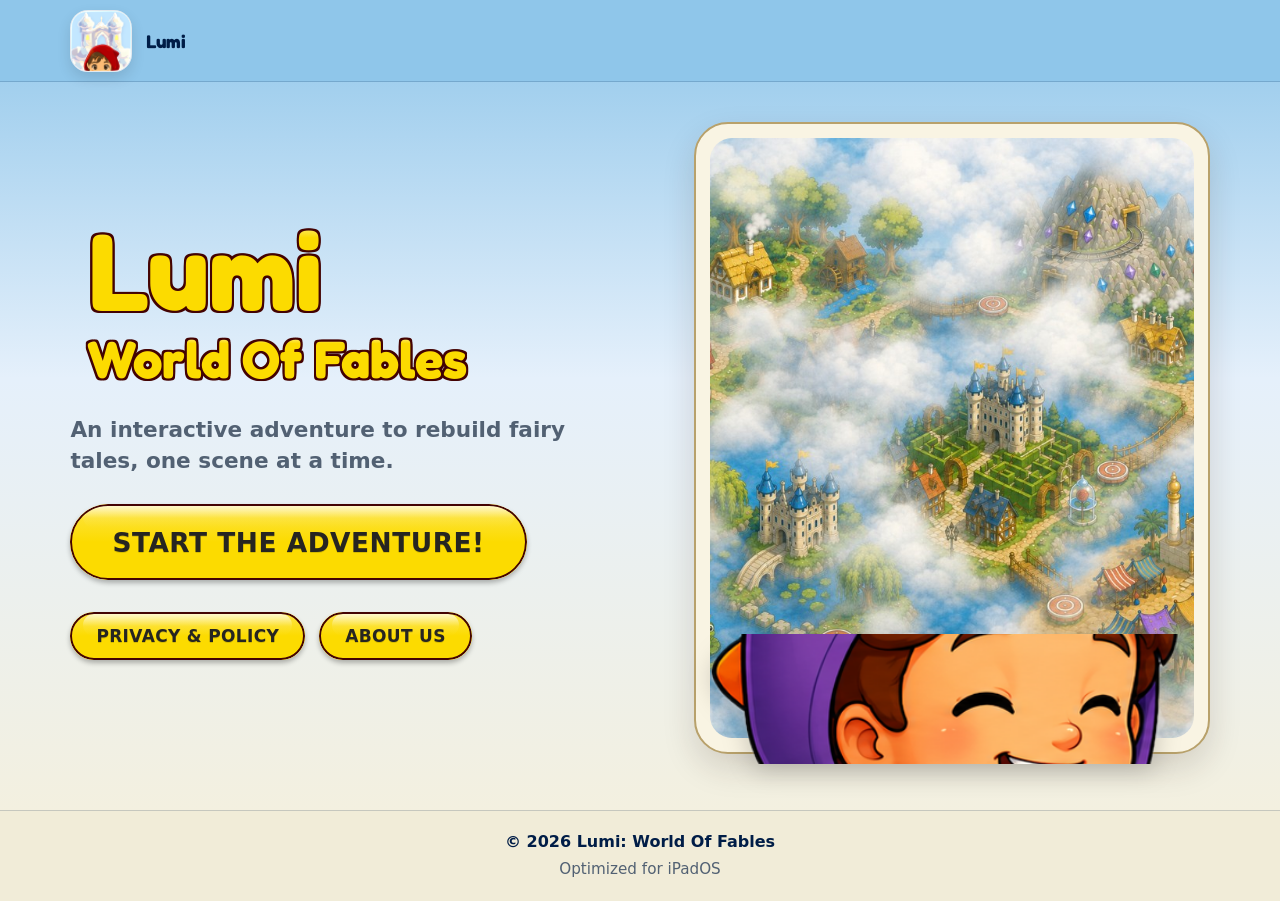
==== commit b2cf6800: "Add files via upload" ====
--- a/index.html
+++ b/index.html
@@ -1,67 +1,101 @@
 <!DOCTYPE html>
-<html lang="it">
+<html lang="en">
 <head>
   <meta charset="UTF-8" />
   <meta name="viewport" content="width=device-width, initial-scale=1.0" />
-  <title>Lumi — World of Fables | App educativa per bambini</title>
-  <meta name="description" content="Lumi — World of Fables è un'app educativa per bambini dedicata alle fiabe interattive." />
+  <title>Lumi — World of Fables | Educational app for kids</title>
+  <meta name="description" content="Lumi — World of Fables is an educational app for children: explore the map, rebuild fairy tales, and unlock chapters in the storybook." />
+  <meta property="og:title" content="Lumi — World of Fables" />
+  <meta property="og:description" content="An interactive adventure to rebuild fairy tales, one scene at a time." />
+  <meta property="og:type" content="website" />
+  <meta property="og:image" content="images/menu-scene.png" />
+
+  <link rel="icon" href="images/app-icon.png" type="image/png" />
+  <link rel="preconnect" href="https://fonts.googleapis.com" />
+  <link rel="preconnect" href="https://fonts.gstatic.com" crossorigin />
+  <link href="https://fonts.googleapis.com/css2?family=Fredoka:wght@600;700&display=swap" rel="stylesheet" />
+
   <link rel="stylesheet" href="style.css" />
 </head>
 <body>
 
   <header class="top-bar">
     <div class="container top-bar-inner">
-      <div class="brand">
-        <div class="brand-icon">📘</div>
+      <a class="brand" href="index.html" aria-label="Lumi — Home">
+        <div class="brand-icon">
+          <img src="images/app-icon.png" alt="" width="62" height="62" />
+        </div>
         <span>Lumi</span>
-      </div>
+      </a>
+
     </div>
   </header>
 
-  <main class="hero-wrap">
-    <div class="container page">
-      <section class="content" aria-label="Presentazione Lumi">
+  <main>
+    <section class="hero-wrap" aria-label="Home">
+      <div class="container page">
+        <div class="content" aria-label="Lumi introduction">
 
-        <h1>Lumi: World Of Fables</h1>
+          <h1 class="app-title" aria-label="Lumi World Of Fables">
+            <span class="app-title-line app-title-line1">
+              <span class="app-title-stroke" aria-hidden="true">Lumi</span>
+              <span class="app-title-fill">Lumi</span>
+            </span>
+            <span class="app-title-line app-title-line2">
+              <span class="app-title-stroke" aria-hidden="true">World Of Fables</span>
+              <span class="app-title-fill">World Of Fables</span>
+            </span>
+          </h1>
 
-        <p class="subtitle">
-          Un'avventura interattiva per ricostruire le fiabe, una scena alla volta.
-        </p>
+          <p class="subtitle">
+            An interactive adventure to rebuild fairy tales, one scene at a time.
+          </p>
 
-        <a class="game-btn primary cta" href="https://apps.apple.com/app/id6773034104" target="_blank" rel="noopener noreferrer">
-          <span class="game-pill-bg"><span class="game-pill">Inizia avventura! →</span></span>
-        </a>
+          <a
+            class="game-btn game-btn-primary"
+            href="regole.html"
+          >
+            <span class="game-pill-bg">
+              <span class="game-pill">Start the adventure!</span>
+            </span>
+          </a>
 
-        <nav class="small-buttons" aria-label="Link principali">
-          <a class="game-btn" href="#regole">
-            <span class="game-pill-bg"><span class="game-pill">Regole di gioco</span></span>
-          </a>
-          <a class="game-btn" href="#privacy-policy">
-            <span class="game-pill-bg"><span class="game-pill">Privacy e Policy</span></span>
-          </a>
-          <a class="game-btn" href="#chi-siamo">
-            <span class="game-pill-bg"><span class="game-pill">Chi siamo</span></span>
-          </a>
-        </nav>
-      </section>
+          <nav class="small-buttons" aria-label="Other pages">
+            <a class="game-btn" href="privacy.html">
+              <span class="game-pill-bg"><span class="game-pill">Privacy &amp; Policy</span></span>
+            </a>
+            <a class="game-btn" href="chi-siamo.html">
+              <span class="game-pill-bg"><span class="game-pill">About Us</span></span>
+            </a>
+          </nav>
+        </div>
 
-      <section class="placeholder-card" aria-label="Placeholder screenshot app">
-        <div class="placeholder">
-          <div class="placeholder-inner">
-            <div class="phone-icon" aria-hidden="true">📱</div>
-            <strong>Inserisci qui lo screenshot dell'app</strong>
-            <span>Formato consigliato: PNG/JPG, verticale o iPad</span>
-          </div>
-        </div>
-      </section>
-    </div>
+        <aside class="hero-shot" aria-label="Game preview">
+          <img
+            src="images/menu-scene.png"
+            alt="Lumi main menu with the world map of fairy tales"
+            width="800"
+            height="600"
+            loading="eager"
+          />
+          <img
+            class="hero-shot-mascot"
+            src="images/lumi-happy.png"
+            alt=""
+            width="130"
+            height="130"
+            aria-hidden="true"
+            loading="lazy"
+          />
+        </aside>
+      </div>
+    </section>
   </main>
 
   <footer class="bottom-bar">
     <div class="container bottom-bar-inner">
       <p><strong>© 2026 Lumi: World Of Fables</strong></p>
-      <p>iOS, ottimizzata per iPad. Verificare compatibilità iPhone se necessario.</p>
-      <p>OpenDyslexic font by Abelardo Gonzalez, SIL Open Font License.</p>
+      <p>Optimized for iPadOS</p>
     </div>
   </footer>
 
--- a/style.css
+++ b/style.css
@@ -1,3 +1,8 @@
+/* ============================================================
+   Lumi — World Of Fables · showcase website
+   Title: AppMenuTitleView · Buttons: GamePillButton
+   ============================================================ */
+
 :root {
   --sky: #8fc6ea;
   --sky-light: #e5f0fb;
@@ -5,48 +10,132 @@
   --deep-blue: #001d47;
   --muted: #526173;
 
+  /* GameButtonAppearance */
   --gloss-top: #FDE549;
   --gloss-mid: #FCDB00;
   --gloss-bottom: #FCDB00;
   --btn-border: #430303;
   --btn-label: #262521;
 
+  /* AppMenuTitleView */
+  --title-stroke: #430303;
+  --title-fill-top: #FFFBDC;
+  --title-fill-mid: #FCDB00;
+  --title-fill-bottom: #FCDB00;
+  --title-stroke-offset: 2.2px;
+  /* Larghezza di riferimento del pannello menu (AppMenuTitleView mainMenu) */
+  --title-panel-width: clamp(280px, 38vw, 420px);
+
   --header-height: 82px;
   --footer-bg: #f1ecd8;
   --max-width: 1280px;
+  --page-inline-pad: clamp(32px, 5.5vw, 72px);
   --radius-xl: 34px;
-}
-
-* { box-sizing: border-box; }
-
-html, body {
+
+  --pill-min-height: 46px;
+  --pill-h-pad: 22px;
+  --pill-v-pad: 11px;
+  --pill-font-size: 15px;
+
+  --primary-min-width: 270px;
+  --primary-min-height: 76px;
+
+  /* Pulsante indietro (GamePillButton compatto) */
+  --back-btn-min-height: 46px;
+  --back-btn-h-pad: 18px;
+
+  /* GameCircleBackButton */
+  --circle-btn-size: 56px;
+  --circle-icon-size: 19px;
+
+  /* SettingsTheme / InfoTheme (About nel gioco) */
+  --panel-fill: #f9f4e3;
+  --panel-border: #b8a16b;
+  --primary-text: #4a342e;
+  --secondary-text: #5d4935;
+  --menu-row-text: #2e1a14;
+  --control-fill: #f1ead3;
+  --selection-fill: #e8d9b5;
+  --divider: rgba(184, 161, 107, 0.35);
+}
+
+@media (min-width: 768px) {
+  :root {
+    --pill-min-height: 48px;
+    --pill-h-pad: 26px;
+    --pill-v-pad: 12px;
+    --pill-font-size: 17px;
+
+    --primary-min-width: 300px;
+    --primary-min-height: 76px;
+
+    --back-btn-min-height: 48px;
+    --back-btn-h-pad: 22px;
+
+    --circle-btn-size: 80px;
+    --circle-icon-size: 27px;
+  }
+}
+
+/* --- Reset & base --- */
+
+*,
+*::before,
+*::after {
+  box-sizing: border-box;
+}
+
+html {
+  scroll-behavior: smooth;
+}
+
+html,
+body {
   margin: 0;
   padding: 0;
   min-height: 100%;
-  font-family: ui-rounded, "SF Pro Rounded", Inter, system-ui, -apple-system, BlinkMacSystemFont, "Segoe UI", sans-serif;
-  color: var(--deep-blue);
-  background: linear-gradient(180deg, var(--sky) 0%, var(--sky-light) 42%, var(--cream) 100%);
-}
-
-/* Struttura flessibile per eliminare i problemi di sovrapposizione e padding */
+}
+
 body {
   min-height: 100vh;
   display: flex;
   flex-direction: column;
-}
-
-a { color: inherit; text-decoration: none; }
+  font-family: ui-rounded, "SF Pro Rounded", Inter, system-ui, -apple-system, BlinkMacSystemFont, "Segoe UI", sans-serif;
+  color: var(--deep-blue);
+  background: linear-gradient(180deg, var(--sky) 0%, var(--sky-light) 42%, var(--cream) 100%);
+}
+
+a {
+  color: inherit;
+  text-decoration: none;
+}
+
+a:hover {
+  opacity: 0.92;
+}
+
+img {
+  max-width: 100%;
+  display: block;
+}
 
 .container {
-  width: min(100% - 40px, var(--max-width));
+  width: 100%;
+  max-width: var(--max-width);
   margin-inline: auto;
-}
-
-/* --- TOP BAR --- */
+  padding-inline: var(--page-inline-pad);
+}
+
+/* --- Top bar --- */
+
 .top-bar {
+  position: sticky;
+  top: 0;
+  z-index: 100;
   height: var(--header-height);
-  border-bottom: 1px solid rgba(0, 29, 71, .18);
-  background: rgba(143, 198, 234, .96);
+  border-bottom: 1px solid rgba(0, 29, 71, 0.18);
+  background: rgba(143, 198, 234, 0.96);
+  backdrop-filter: blur(8px);
   display: flex;
   align-items: center;
   flex-shrink: 0;
@@ -64,7 +153,8 @@
   display: inline-flex;
   align-items: center;
   gap: 14px;
-  font-weight: 900;
+  font-family: "Fredoka", ui-rounded, system-ui, sans-serif;
+  font-weight: 700;
   font-size: 1.15rem;
 }
 
@@ -72,41 +162,54 @@
   width: 62px;
   height: 62px;
   border-radius: 18px;
-  background: rgba(255,255,255,.92);
-  box-shadow: 0 6px 14px rgba(0,0,0,.12);
-  display: grid;
-  place-items: center;
-  color: #3279c0;
-  font-size: 1.55rem;
-  border: 1px solid rgba(0,29,71,.08);
-}
-
-.lang-switch {
+  background: rgba(255, 255, 255, 0.92);
+  box-shadow: 0 6px 14px rgba(0, 0, 0, 0.12);
+  overflow: hidden;
+  border: 1px solid rgba(0, 29, 71, 0.08);
+  flex-shrink: 0;
+}
+
+.brand-icon img {
+  width: 100%;
+  height: 100%;
+  object-fit: cover;
+}
+
+.top-nav {
   display: flex;
-  gap: 12px;
-}
-
-.lang-btn {
-  width: 64px;
-  height: 64px;
-  border-radius: 50%;
-  border: 2px solid var(--btn-border);
-  background: linear-gradient(180deg, var(--gloss-top), var(--gloss-mid), var(--gloss-bottom));
-  color: var(--btn-label);
-  display: inline-flex;
-  align-items: center;
-  justify-content: center;
-  font-weight: 900;
-  font-size: 1.05rem;
-  box-shadow: 0 4px 10px rgba(0,0,0,.18);
-}
-
-/* --- CONTENUTO CENTRALE --- */
+  flex-wrap: wrap;
+  justify-content: flex-end;
+  gap: 10px 18px;
+}
+
+.top-nav-link {
+  font-weight: 700;
+  font-size: 0.95rem;
+  color: var(--deep-blue);
+  opacity: 0.85;
+}
+
+.top-nav-link:hover,
+.top-nav-link:focus-visible {
+  opacity: 1;
+  text-decoration: underline;
+  text-underline-offset: 3px;
+}
+
+.top-nav-link.is-active {
+  opacity: 1;
+  text-decoration: underline;
+  text-underline-offset: 3px;
+  color: var(--deep-blue);
+}
+
+/* --- Hero --- */
+
 .hero-wrap {
   flex: 1;
   display: flex;
   align-items: center;
-  padding: 40px 0;
+  padding: 40px 0 56px;
 }
 
 .page {
@@ -123,50 +226,160 @@
   justify-items: start;
 }
 
-.eyebrow {
-  display: inline-flex;
-  align-items: center;
-  gap: 8px;
-  padding: 10px 16px;
-  border-radius: 999px;
-  border: 2px solid var(--btn-border);
-  background: linear-gradient(180deg, var(--gloss-top), var(--gloss-mid));
-  color: var(--btn-label);
-  font-weight: 950;
-  box-shadow: 0 3px 5px rgba(0, 0, 0, .22);
-  font-size: clamp(0.95rem, 1.8vw, 1.15rem);
-}
-
-h1 {
+/* --- Titolo app (AppMenuTitleView · mainMenu) --- */
+
+.app-title {
   margin: 0;
-  color: var(--deep-blue);
-  font-size: clamp(2.8rem, 6.5vw, 5.5rem);
-  line-height: .98;
-  letter-spacing: -.05em;
-  max-width: 760px;
+  display: flex;
+  flex-direction: column;
+  align-items: flex-start;
+  width: fit-content;
+  max-width: 100%;
+  /* panelWidth * 0.02 */
+  gap: calc(var(--title-panel-width) * 0.02);
+  /* panelWidth * 0.04 — padding orizzontale nel menu */
+  padding-inline: calc(var(--title-panel-width) * 0.04);
+  line-height: normal;
+  overflow: visible;
+}
+
+.app-title-line {
+  position: relative;
+  display: block;
+  width: fit-content;
+  max-width: 100%;
+  overflow: visible;
+}
+
+.app-title-stroke,
+.app-title-fill {
+  display: block;
+  font-family: "Fredoka", ui-rounded, "SF Pro Rounded", system-ui, sans-serif;
+  font-weight: 700;
+  line-height: 1;
+  white-space: nowrap;
+}
+
+.app-title--center {
+  align-items: center;
+  margin-inline: auto;
+}
+
+/* Titolo pagina interna — stessa dimensione su tutte le sottopagine */
+.app-title--page {
+  gap: 0;
+  width: 100%;
+  max-width: 100%;
+}
+
+.app-title--page .app-title-line {
+  margin-inline: auto;
+  max-width: 100%;
+}
+
+.app-title--page .app-title-line1 .app-title-stroke,
+.app-title--page .app-title-line1 .app-title-fill {
+  font-size: calc(var(--title-panel-width) * 0.125);
+}
+
+.page-title-block {
+  text-align: center;
+  margin-bottom: 24px;
+  overflow: visible;
+}
+
+.page-title-block .section-lead {
+  margin: 0 auto;
+}
+
+/* Linea 1 — panelWidth × 0.26 (main menu, home) */
+.app-title:not(.app-title--page) .app-title-line1 .app-title-stroke,
+.app-title:not(.app-title--page) .app-title-line1 .app-title-fill {
+  font-size: calc(var(--title-panel-width) * 0.26);
+}
+
+/* Linea 2 — panelWidth × 0.125 */
+.app-title:not(.app-title--page) .app-title-line2 .app-title-stroke,
+.app-title:not(.app-title--page) .app-title-line2 .app-title-fill {
+  font-size: calc(var(--title-panel-width) * 0.125);
+}
+
+/* 8 offset come titleStrokeOffsets in Swift — solo le copie spostate, niente testo centrale */
+.app-title-stroke {
+  position: absolute;
+  left: 0;
+  top: 0;
+  z-index: 0;
+  color: transparent;
+  pointer-events: none;
+  user-select: none;
+  text-shadow:
+    calc(-1 * var(--title-stroke-offset)) 0 0 var(--title-stroke),
+    var(--title-stroke-offset) 0 0 var(--title-stroke),
+    0 calc(-1 * var(--title-stroke-offset)) 0 var(--title-stroke),
+    0 var(--title-stroke-offset) 0 var(--title-stroke),
+    calc(-1 * var(--title-stroke-offset)) calc(-1 * var(--title-stroke-offset)) 0 var(--title-stroke),
+    var(--title-stroke-offset) calc(-1 * var(--title-stroke-offset)) 0 var(--title-stroke),
+    calc(-1 * var(--title-stroke-offset)) var(--title-stroke-offset) 0 var(--title-stroke),
+    var(--title-stroke-offset) var(--title-stroke-offset) 0 var(--title-stroke);
+}
+
+.app-title-fill {
+  position: relative;
+  z-index: 1;
+  background: linear-gradient(
+    180deg,
+    var(--title-fill-top) 0%,
+    var(--title-fill-mid) 20%,
+    var(--title-fill-bottom) 100%
+  );
+  -webkit-background-clip: text;
+  background-clip: text;
+  -webkit-text-fill-color: transparent;
+  color: transparent;
+}
+
+@supports not ((-webkit-background-clip: text) or (background-clip: text)) {
+  .app-title-fill {
+    -webkit-text-fill-color: var(--title-fill-mid);
+    color: var(--title-fill-mid);
+    background: none;
+  }
+}
+
+@media (prefers-contrast: more) {
+  .app-title-stroke {
+    display: none;
+  }
+
+  .app-title-line1 .app-title-fill {
+    -webkit-text-fill-color: transparent;
+    background: linear-gradient(180deg, #8c3812 0%, #471401 100%);
+    -webkit-background-clip: text;
+    background-clip: text;
+  }
+
+  .app-title-line2 .app-title-fill {
+    -webkit-text-fill-color: #471401;
+    background: none;
+    color: #471401;
+    -webkit-background-clip: unset;
+    background-clip: unset;
+    font-weight: 600;
+  }
 }
 
 .subtitle {
   margin: 0;
-  max-width: 760px;
+  max-width: 560px;
   color: var(--muted);
   font-size: clamp(1.05rem, 2vw, 1.35rem);
   line-height: 1.45;
   font-weight: 650;
 }
 
-.cta {
-  margin-top: 4px;
-}
-
-.small-buttons {
-  display: flex;
-  flex-wrap: wrap;
-  gap: 14px;
-  margin-top: 6px;
-}
-
-/* --- BOTTONI STYLE --- */
+/* --- Bottoni (GamePillButton) --- */
+
 .game-btn {
   display: inline-flex;
   align-items: center;
@@ -175,14 +388,29 @@
   background: none;
   cursor: pointer;
   font: inherit;
+  color: inherit;
+  transition: transform 0.12s ease, opacity 0.15s ease;
+}
+
+.game-btn:hover {
+  transform: translateY(-1px);
+}
+
+.game-btn:active {
+  transform: translateY(1px);
 }
 
 .game-pill-bg {
   position: relative;
   display: inline-flex;
   border-radius: 9999px;
-  background: linear-gradient(180deg, var(--gloss-top) 0%, var(--gloss-mid) 50%, var(--gloss-bottom) 100%);
-  box-shadow: 0 3px 5px rgba(0, 0, 0, .28);
+  background: linear-gradient(
+    180deg,
+    var(--gloss-top) 0%,
+    var(--gloss-mid) 50%,
+    var(--gloss-bottom) 100%
+  );
+  box-shadow: 0 3px 5px rgba(0, 0, 0, 0.28);
   overflow: hidden;
 }
 
@@ -194,7 +422,12 @@
   right: 13px;
   height: 22px;
   border-radius: 9999px;
-  background: linear-gradient(180deg, rgba(255, 255, 255, .72) 0%, rgba(255, 255, 255, .08) 55%, transparent 100%);
+  background: linear-gradient(
+    180deg,
+    rgba(255, 255, 255, 0.72) 0%,
+    rgba(255, 255, 255, 0.08) 55%,
+    transparent 100%
+  );
   pointer-events: none;
 }
 
@@ -214,36 +447,157 @@
   align-items: center;
   justify-content: center;
   gap: 8px;
-  min-height: 46px;
-  padding: 11px 22px;
+  min-height: var(--pill-min-height);
+  padding: var(--pill-v-pad) var(--pill-h-pad);
   color: var(--btn-label);
-  font-size: 15px;
+  font-size: var(--pill-font-size);
   font-weight: 900;
   text-transform: uppercase;
-  letter-spacing: .02em;
+  letter-spacing: 0.02em;
   white-space: nowrap;
-  text-shadow: 0 1px 0 rgba(0, 0, 0, .14);
-}
-
-.primary .game-pill-bg {
-  min-width: 270px;
-  min-height: 76px;
-}
-
-.primary .game-pill {
-  min-height: 76px;
+  text-shadow: 0 1px 0 rgba(0, 0, 0, 0.14);
+}
+
+.game-pill .icon {
+  font-size: 1em;
+  line-height: 1;
+}
+
+.game-btn-primary .game-pill-bg {
+  min-width: var(--primary-min-width);
+  min-height: var(--primary-min-height);
+}
+
+.game-btn-primary .game-pill {
+  min-height: var(--primary-min-height);
   padding: 18px 42px;
-  font-size: clamp(1.2rem, 2.5vw, 1.75rem);
-}
-
-/* --- SCHEDA SCREENSHOT --- */
+  font-size: clamp(1.15rem, 2.4vw, 1.65rem);
+}
+
+/* GameCircleBackButton — chevron.left come nel gioco */
+
+.game-circle-btn {
+  display: inline-flex;
+  flex-shrink: 0;
+  align-items: center;
+  justify-content: center;
+  border: none;
+  background: none;
+  cursor: pointer;
+  font: inherit;
+  color: inherit;
+  padding: 0;
+  transition: transform 0.12s ease, opacity 0.15s ease;
+}
+
+.game-circle-btn:hover {
+  transform: translateY(-1px);
+  opacity: 1;
+}
+
+.game-circle-btn:active {
+  transform: translateY(1px);
+}
+
+.game-circle-bg {
+  position: relative;
+  display: grid;
+  place-items: center;
+  width: var(--circle-btn-size);
+  height: var(--circle-btn-size);
+  border-radius: 50%;
+  background: linear-gradient(
+    180deg,
+    var(--gloss-top) 0%,
+    var(--gloss-mid) 50%,
+    var(--gloss-bottom) 100%
+  );
+  box-shadow: 0 3px 5px rgba(0, 0, 0, 0.28);
+  overflow: hidden;
+}
+
+.game-circle-bg::before {
+  content: "";
+  position: absolute;
+  top: 2px;
+  left: 1px;
+  right: 1px;
+  height: 26px;
+  border-radius: 50%;
+  background: linear-gradient(
+    180deg,
+    rgba(255, 255, 255, 0.72) 0%,
+    rgba(255, 255, 255, 0.08) 55%,
+    transparent 100%
+  );
+  pointer-events: none;
+}
+
+.game-circle-bg::after {
+  content: "";
+  position: absolute;
+  inset: 0;
+  border-radius: 50%;
+  border: 2px solid var(--btn-border);
+  pointer-events: none;
+}
+
+.game-circle-icon {
+  position: relative;
+  z-index: 1;
+  width: var(--circle-icon-size);
+  height: var(--circle-icon-size);
+  color: var(--btn-label);
+  filter: drop-shadow(0 1px 0 rgba(0, 0, 0, 0.14));
+}
+
+.page-back-btn {
+  grid-column: 1;
+  justify-self: start;
+  flex-shrink: 0;
+}
+
+.page-header {
+  display: grid;
+  grid-template-columns: var(--circle-btn-size) 1fr var(--circle-btn-size);
+  align-items: center;
+  gap: 8px 12px;
+  margin-bottom: 20px;
+}
+
+.page-header .app-title {
+  grid-column: 2;
+  justify-self: center;
+  margin: 0;
+  width: auto;
+  max-width: 100%;
+  padding-inline: 0;
+}
+
+.page-header-spacer {
+  grid-column: 3;
+  width: var(--circle-btn-size);
+  height: var(--circle-btn-size);
+}
+
+.small-buttons {
+  display: flex;
+  flex-wrap: wrap;
+  gap: 14px;
+  margin-top: 4px;
+}
+
+/* --- Screenshot placeholder --- */
+
 .placeholder-card {
   width: 100%;
   aspect-ratio: 16 / 10;
   border-radius: var(--radius-xl);
   border: 4px solid var(--deep-blue);
-  background: rgba(255, 255, 255, .78);
-  box-shadow: 0 14px 0 var(--deep-blue), 0 20px 30px rgba(0, 29, 71, .18);
+  background: rgba(255, 255, 255, 0.78);
+  box-shadow:
+    0 14px 0 var(--deep-blue),
+    0 20px 30px rgba(0, 29, 71, 0.18);
   padding: 24px;
 }
 
@@ -251,10 +605,10 @@
   height: 100%;
   width: 100%;
   border-radius: 30px;
-  border: 5px dashed rgba(0, 29, 71, .58);
+  border: 5px dashed rgba(0, 29, 71, 0.58);
   background:
-    linear-gradient(135deg, rgba(255,255,255,.72), rgba(202,223,238,.46)),
-    repeating-linear-gradient(45deg, rgba(0,29,71,.04) 0 10px, transparent 10px 20px);
+    linear-gradient(135deg, rgba(255, 255, 255, 0.72), rgba(202, 223, 238, 0.46)),
+    repeating-linear-gradient(45deg, rgba(0, 29, 71, 0.04) 0 10px, transparent 10px 20px);
   display: grid;
   place-items: center;
   padding: 24px;
@@ -277,7 +631,7 @@
   border-radius: 20px;
   border: 2px solid var(--btn-border);
   background: linear-gradient(180deg, var(--gloss-top), var(--gloss-mid));
-  box-shadow: 0 5px 8px rgba(0, 0, 0, .22);
+  box-shadow: 0 5px 8px rgba(0, 0, 0, 0.22);
   font-size: 2rem;
 }
 
@@ -293,10 +647,527 @@
   line-height: 1.45;
 }
 
-/* --- BOTTOM BAR --- */
+/* --- Pagine interne (regole, privacy, chi siamo) --- */
+
+.inner-main {
+  flex: 1;
+  padding: 48px 0 64px;
+}
+
+.game-panel {
+  max-width: 860px;
+  margin-inline: auto;
+  padding: clamp(24px, 4vw, 40px);
+  border-radius: 24px;
+  background: var(--panel-fill);
+  border: 1.5px solid var(--panel-border);
+  box-shadow: 0 10px 28px rgba(46, 26, 20, 0.12);
+}
+
+.game-panel-wide {
+  max-width: 980px;
+}
+
+.game-panel-divider {
+  height: 1px;
+  background: var(--divider);
+  margin: 24px 0;
+  border: 0;
+}
+
+.game-section-header {
+  display: flex;
+  align-items: center;
+  gap: 10px;
+  margin: 28px 0 16px;
+}
+
+.game-section-line {
+  flex: 1;
+  height: 1px;
+  background: var(--divider);
+}
+
+.game-section-label {
+  font-size: 0.72rem;
+  font-weight: 700;
+  letter-spacing: 0.12em;
+  text-transform: uppercase;
+  color: var(--secondary-text);
+  white-space: nowrap;
+}
+
+/* --- About: griglia 2 colonne (avatar + nome) --- */
+
+.team-grid {
+  display: grid;
+  grid-template-columns: repeat(2, 1fr);
+  gap: clamp(16px, 3vw, 28px) clamp(12px, 2.5vw, 20px);
+}
+
+.team-grid--solo {
+  grid-template-columns: 1fr;
+  max-width: 200px;
+  margin-inline: auto;
+}
+
+/* Ultimo developer centrato se la griglia ha un numero dispari */
+.team-grid:not(.team-grid--solo) .team-card:last-child:nth-child(odd) {
+  grid-column: 1 / -1;
+  max-width: 220px;
+  margin-inline: auto;
+}
+
+.team-card {
+  display: flex;
+  flex-direction: column;
+  align-items: center;
+  text-align: center;
+  gap: 12px;
+  padding: clamp(16px, 3vw, 22px) clamp(10px, 2vw, 14px);
+  background: transparent;
+  border: none;
+  box-shadow: none;
+}
+
+.team-avatar {
+  width: clamp(88px, 22vw, 120px);
+  height: clamp(88px, 22vw, 120px);
+  border-radius: 50%;
+  object-fit: cover;
+  border: 2px solid rgba(184, 161, 107, 0.65);
+  box-shadow: 0 4px 10px rgba(0, 0, 0, 0.14);
+  flex-shrink: 0;
+}
+
+.team-card-body {
+  display: flex;
+  flex-direction: column;
+  align-items: center;
+  gap: 6px;
+  width: 100%;
+}
+
+.team-card h3 {
+  margin: 0;
+  font-family: "Fredoka", ui-rounded, system-ui, sans-serif;
+  font-size: clamp(0.88rem, 2.4vw, 1.05rem);
+  font-weight: 600;
+  color: var(--menu-row-text);
+  line-height: 1.25;
+}
+
+.team-role {
+  margin: 0;
+  font-size: 0.82rem;
+  font-weight: 600;
+  color: var(--secondary-text);
+  line-height: 1.3;
+}
+
+.team-links {
+  display: flex;
+  flex-wrap: wrap;
+  justify-content: center;
+  gap: 8px;
+  margin-top: 4px;
+}
+
+.team-link-btn {
+  display: inline-flex;
+  align-items: center;
+  gap: 6px;
+  padding: 7px 12px;
+  border-radius: 999px;
+  background: var(--control-fill);
+  border: 1px solid rgba(184, 161, 107, 0.55);
+  font-size: 0.78rem;
+  font-weight: 700;
+  color: var(--menu-row-text);
+}
+
+.team-link-btn:hover,
+.team-link-btn:focus-visible {
+  background: var(--selection-fill);
+  opacity: 1;
+}
+
+.support-block {
+  text-align: center;
+  padding: 8px 0 4px;
+}
+
+.support-text {
+  margin: 0 0 10px;
+  font-size: 1rem;
+  line-height: 1.55;
+  font-weight: 600;
+  color: var(--secondary-text);
+}
+
+.support-email {
+  font-family: "Fredoka", ui-rounded, system-ui, sans-serif;
+  font-size: clamp(1rem, 2.5vw, 1.15rem);
+  font-weight: 700;
+  color: var(--menu-row-text);
+  text-decoration: underline;
+  text-underline-offset: 4px;
+}
+
+.support-email:hover,
+.support-email:focus-visible {
+  opacity: 1;
+  color: var(--deep-blue);
+}
+
+.game-card {
+  border-radius: 18px;
+  background: var(--panel-fill);
+  border: 1.5px solid var(--panel-border);
+  box-shadow: 0 4px 12px rgba(46, 26, 20, 0.08);
+}
+
+.contact-card {
+  padding: 0;
+  overflow: hidden;
+}
+
+.contact-row {
+  display: flex;
+  align-items: center;
+  gap: 14px;
+  padding: 14px 18px;
+  color: var(--primary-text);
+  font-weight: 600;
+}
+
+.contact-row:hover,
+.contact-row:focus-visible {
+  background: var(--selection-fill);
+  opacity: 1;
+}
+
+.contact-icon {
+  width: 28px;
+  text-align: center;
+  color: var(--secondary-text);
+  flex-shrink: 0;
+}
+
+.page-title-block .section-lead,
+.game-panel .section-lead {
+  color: var(--secondary-text);
+}
+
+.game-panel .section-back {
+  color: var(--menu-row-text);
+}
+
+.game-panel .section-note {
+  color: var(--secondary-text);
+}
+
+.tutorial-step-media--book {
+  display: grid;
+  place-items: center;
+  padding: 24px;
+  background: linear-gradient(180deg, #e8f4fc, #f9f4e3);
+}
+
+.tutorial-step-media--book img {
+  max-height: none;
+  width: min(220px, 70%);
+  object-fit: contain;
+}
+
+.lead-centered {
+  max-width: 52ch;
+  margin-inline: auto;
+}
+
+.lead-centered-wide {
+  max-width: 56ch;
+  margin-inline: auto;
+}
+
+.about-version {
+  display: inline-flex;
+  align-items: center;
+  gap: 10px;
+  margin-top: 8px;
+  font-weight: 600;
+  color: var(--menu-row-text);
+}
+
+/* --- Tutorial / How To Play --- */
+
+.tutorial-steps {
+  margin: 0;
+  padding: 0;
+  list-style: none;
+  display: grid;
+  gap: 20px;
+}
+
+.tutorial-step {
+  display: grid;
+  grid-template-columns: 1fr;
+  gap: 16px;
+  padding: 18px;
+  border-radius: 20px;
+  background: rgba(255, 255, 255, 0.45);
+  border: 1.5px solid rgba(184, 161, 107, 0.35);
+}
+
+.tutorial-step-media {
+  border-radius: 16px;
+  overflow: hidden;
+  border: 2px solid rgba(184, 161, 107, 0.4);
+  background: #fff;
+  box-shadow: 0 6px 16px rgba(46, 26, 20, 0.1);
+}
+
+.tutorial-step-media img {
+  width: 100%;
+  height: auto;
+  max-height: 280px;
+  object-fit: cover;
+  object-position: center;
+}
+
+.tutorial-step-media--screenshot img {
+  max-height: 340px;
+  object-fit: contain;
+  background: #1a1a1a;
+}
+
+.tutorial-step-media--cards {
+  display: grid;
+  grid-template-columns: 1fr 1fr;
+  gap: 8px;
+  padding: 10px;
+  background: linear-gradient(180deg, #e8f4fc 0%, #f9f4e3 100%);
+}
+
+.tutorial-step-media--cards img {
+  border-radius: 12px;
+  max-height: 200px;
+  object-fit: cover;
+}
+
+.tutorial-step-body {
+  display: grid;
+  gap: 8px;
+}
+
+.tutorial-step-num {
+  display: inline-grid;
+  place-items: center;
+  width: 32px;
+  height: 32px;
+  border-radius: 50%;
+  background: linear-gradient(180deg, var(--gloss-top), var(--gloss-mid));
+  border: 2px solid var(--btn-border);
+  font-family: "Fredoka", ui-rounded, system-ui, sans-serif;
+  font-weight: 700;
+  font-size: 0.95rem;
+  color: var(--btn-label);
+  box-shadow: 0 3px 6px rgba(0, 0, 0, 0.18);
+}
+
+.tutorial-step h2 {
+  margin: 0;
+  font-family: "Fredoka", ui-rounded, system-ui, sans-serif;
+  font-size: clamp(1.15rem, 2.5vw, 1.35rem);
+  font-weight: 700;
+  color: var(--menu-row-text);
+}
+
+.tutorial-step p {
+  margin: 0;
+  font-size: 0.98rem;
+  line-height: 1.55;
+  color: var(--secondary-text);
+  font-weight: 600;
+}
+
+/* --- Hero screenshot --- */
+
+.hero-shot {
+  position: relative;
+  border-radius: var(--radius-xl);
+  padding: 14px;
+  background: var(--panel-fill);
+  border: 2px solid var(--panel-border);
+  box-shadow: 0 14px 32px rgba(46, 26, 20, 0.15);
+}
+
+.hero-shot img {
+  width: 100%;
+  border-radius: 22px;
+  aspect-ratio: 4 / 3;
+  object-fit: cover;
+}
+
+.hero-shot-mascot {
+  position: absolute;
+  right: -8px;
+  bottom: -12px;
+  width: clamp(88px, 18vw, 130px);
+  filter: drop-shadow(0 6px 12px rgba(0, 0, 0, 0.2));
+}
+
+.section-inner {
+  max-width: 720px;
+}
+
+.visually-hidden {
+  position: absolute;
+  width: 1px;
+  height: 1px;
+  padding: 0;
+  margin: -1px;
+  overflow: hidden;
+  clip: rect(0, 0, 0, 0);
+  white-space: nowrap;
+  border: 0;
+}
+
+.section-title {
+  margin: 0 0 16px;
+  font-family: "Fredoka", ui-rounded, system-ui, sans-serif;
+  font-size: clamp(1.8rem, 4vw, 2.6rem);
+  font-weight: 700;
+  color: var(--deep-blue);
+  letter-spacing: -0.02em;
+}
+
+.subsection-title {
+  margin: 28px 0 12px;
+  font-family: "Fredoka", ui-rounded, system-ui, sans-serif;
+  font-size: 1.15rem;
+  font-weight: 700;
+  color: var(--deep-blue);
+}
+
+.section-lead {
+  margin: 0 0 20px;
+  font-size: 1.05rem;
+  line-height: 1.55;
+  color: var(--muted);
+  font-weight: 600;
+}
+
+.section-note {
+  margin: 0;
+  font-size: 0.98rem;
+  line-height: 1.55;
+  color: var(--muted);
+  font-weight: 600;
+}
+
+.section-note a {
+  color: var(--deep-blue);
+  text-decoration: underline;
+  text-underline-offset: 3px;
+}
+
+.section-cta {
+  display: block;
+  width: fit-content;
+  margin: 28px auto 0;
+}
+
+.section-back {
+  display: inline-block;
+  margin-top: 28px;
+  font-size: 0.95rem;
+  font-weight: 700;
+  color: var(--deep-blue);
+  opacity: 0.75;
+  text-decoration: underline;
+  text-underline-offset: 3px;
+}
+
+.section-back:hover,
+.section-back:focus-visible {
+  opacity: 1;
+}
+
+.steps {
+  margin: 0;
+  padding: 0;
+  list-style: none;
+  display: grid;
+  gap: 16px;
+}
+
+.steps li {
+  padding: 18px 20px;
+  border-radius: 20px;
+  background: rgba(255, 255, 255, 0.65);
+  border: 2px solid rgba(0, 29, 71, 0.1);
+  display: grid;
+  gap: 6px;
+}
+
+.steps strong {
+  font-family: "Fredoka", ui-rounded, system-ui, sans-serif;
+  font-size: 1.05rem;
+  color: var(--deep-blue);
+}
+
+.steps span {
+  font-size: 0.95rem;
+  line-height: 1.45;
+  color: var(--muted);
+  font-weight: 600;
+}
+
+.bullet-list,
+.team-list,
+.privacy-list {
+  margin: 0;
+  padding-left: 1.25rem;
+  display: grid;
+  gap: 8px;
+  color: var(--muted);
+  font-weight: 600;
+  line-height: 1.5;
+}
+
+.game-panel .bullet-list,
+.game-panel .privacy-list {
+  color: var(--secondary-text);
+}
+
+.game-panel .privacy-list li {
+  padding: 10px 14px;
+  border-radius: 14px;
+  background: rgba(255, 255, 255, 0.45);
+  border: 1px solid rgba(184, 161, 107, 0.3);
+  list-style-position: inside;
+}
+
+.team-list {
+  list-style: none;
+  padding-left: 0;
+  grid-template-columns: repeat(auto-fill, minmax(180px, 1fr));
+  gap: 10px;
+}
+
+.team-list li {
+  padding: 10px 14px;
+  border-radius: 14px;
+  background: rgba(255, 255, 255, 0.55);
+  border: 1px solid rgba(0, 29, 71, 0.08);
+}
+
+/* --- Footer --- */
+
 .bottom-bar {
   background: var(--footer-bg);
-  border-top: 1px solid rgba(0, 29, 71, .18);
+  border-top: 1px solid rgba(0, 29, 71, 0.18);
   padding: 20px 0;
   margin-top: auto;
   flex-shrink: 0;
@@ -304,6 +1175,33 @@
 
 .bottom-bar-inner {
   text-align: center;
+}
+
+.footer-nav {
+  display: flex;
+  flex-wrap: wrap;
+  justify-content: center;
+  gap: 10px 20px;
+  margin-bottom: 14px;
+}
+
+.footer-nav a {
+  font-size: 0.92rem;
+  font-weight: 700;
+  color: var(--deep-blue);
+  opacity: 0.8;
+  text-decoration: underline;
+  text-underline-offset: 3px;
+}
+
+.footer-nav a:hover,
+.footer-nav a:focus-visible {
+  opacity: 1;
+}
+
+.footer-nav a[aria-current="page"] {
+  opacity: 1;
+  font-weight: 800;
 }
 
 .bottom-bar p {
@@ -313,36 +1211,106 @@
   line-height: 1.4;
 }
 
-.bottom-bar p:last-child { margin-bottom: 0; }
+.bottom-bar p:last-child {
+  margin-bottom: 0;
+}
 
 .bottom-bar strong {
   color: var(--deep-blue);
   font-size: 1rem;
 }
 
-/* --- RESPONSIVE GRIDS --- */
+/* --- Responsive --- */
+
+@media (min-width: 720px) {
+  .tutorial-step {
+    grid-template-columns: minmax(200px, 42%) 1fr;
+    align-items: center;
+    gap: 22px;
+  }
+
+  .tutorial-step:nth-child(even) .tutorial-step-media {
+    order: 2;
+  }
+
+  .tutorial-step:nth-child(even) .tutorial-step-body {
+    order: 1;
+  }
+}
+
 @media (min-width: 980px) {
   .page {
-    grid-template-columns: 1.05fr .95fr;
+    grid-template-columns: 1.05fr 0.95fr;
     gap: 54px;
   }
 }
 
-@media (max-width: 740px) {
-  .container { width: min(100% - 24px, var(--max-width)); }
-  :root { --header-height: 140px; }
-  
-  .top-bar { height: var(--header-height); padding: 12px 0; }
+@media (max-width: 739px) {
   .top-bar-inner {
     flex-direction: column;
-    align-items: center;
-    justify-content: center;
-    gap: 12px;
-  }
-  .brand-icon { width: 50px; height: 50px; font-size: 1.3rem; }
-  .lang-btn { width: 48px; height: 48px; font-size: .85rem; }
-  
-  .hero-wrap { padding: 24px 0; }
-  .placeholder-card { aspect-ratio: 4 / 3; padding: 16px; }
-  .placeholder { padding: 16px; }
-}
+    align-items: flex-start;
+    gap: 10px;
+    padding-block: 10px;
+  }
+
+  .top-bar {
+    height: auto;
+    min-height: var(--header-height);
+  }
+
+  .top-nav {
+    width: 100%;
+    justify-content: flex-start;
+    gap: 8px 14px;
+  }
+
+  .top-nav-link {
+    font-size: 0.88rem;
+  }
+
+  .inner-main .section-inner {
+    padding: 24px 20px;
+  }
+
+  .hero-wrap {
+    padding: 24px 0 40px;
+  }
+
+  .app-title-stroke,
+  .app-title-fill {
+    white-space: normal;
+  }
+
+  .placeholder-card {
+    aspect-ratio: 4 / 3;
+    padding: 16px;
+  }
+
+  .placeholder {
+    padding: 16px;
+  }
+
+  .brand-icon {
+    width: 50px;
+    height: 50px;
+  }
+
+  .hero-shot-mascot {
+    width: 72px;
+    right: 4px;
+    bottom: -6px;
+  }
+
+  .game-btn-primary .game-pill-bg {
+    min-width: 100%;
+  }
+
+  .game-btn-primary {
+    width: 100%;
+  }
+
+  .game-btn-primary .game-pill-bg,
+  .game-btn-primary .game-pill {
+    width: 100%;
+  }
+}
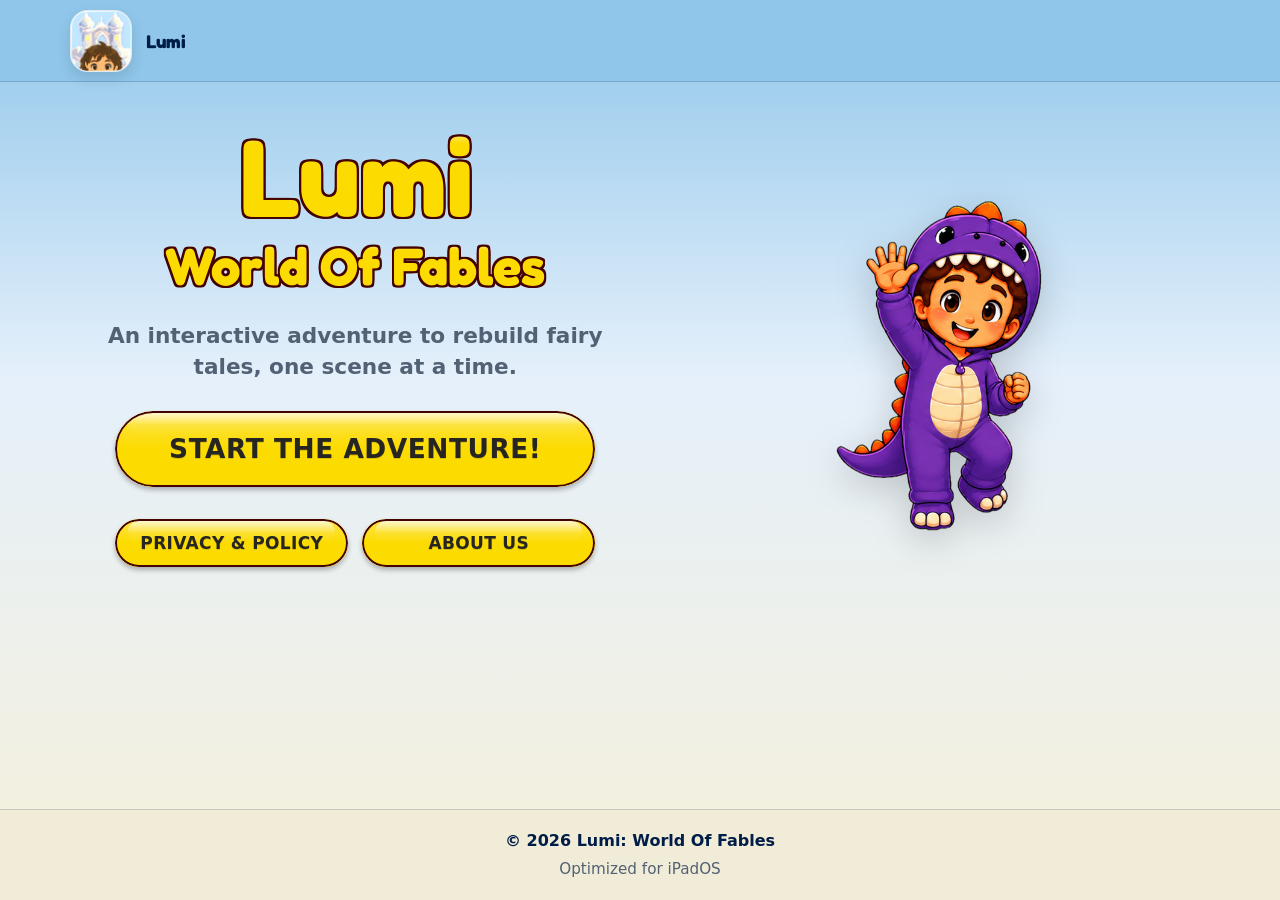
==== commit 506a1d86: "Add files via upload" ====
--- a/index.html
+++ b/index.html
@@ -8,9 +8,11 @@
   <meta property="og:title" content="Lumi — World of Fables" />
   <meta property="og:description" content="An interactive adventure to rebuild fairy tales, one scene at a time." />
   <meta property="og:type" content="website" />
-  <meta property="og:image" content="images/menu-scene.png" />
+  <meta property="og:image" content="images/lumi-say-hi.png" />
 
-  <link rel="icon" href="images/app-icon.png" type="image/png" />
+  <link rel="icon" type="image/png" sizes="32x32" href="images/favicon-32.png?v=3" />
+  <link rel="icon" type="image/png" sizes="192x192" href="images/favicon-192.png?v=3" />
+  <link rel="apple-touch-icon" href="images/apple-touch-icon.png?v=3" />
   <link rel="preconnect" href="https://fonts.googleapis.com" />
   <link rel="preconnect" href="https://fonts.gstatic.com" crossorigin />
   <link href="https://fonts.googleapis.com/css2?family=Fredoka:wght@600;700&display=swap" rel="stylesheet" />
@@ -23,7 +25,7 @@
     <div class="container top-bar-inner">
       <a class="brand" href="index.html" aria-label="Lumi — Home">
         <div class="brand-icon">
-          <img src="images/app-icon.png" alt="" width="62" height="62" />
+          <img src="images/app-icon-default.png?v=3" alt="" width="62" height="62" />
         </div>
         <span>Lumi</span>
       </a>
@@ -36,7 +38,7 @@
       <div class="container page">
         <div class="content" aria-label="Lumi introduction">
 
-          <h1 class="app-title" aria-label="Lumi World Of Fables">
+          <h1 class="app-title app-title--center" aria-label="Lumi World Of Fables">
             <span class="app-title-line app-title-line1">
               <span class="app-title-stroke" aria-hidden="true">Lumi</span>
               <span class="app-title-fill">Lumi</span>
@@ -70,24 +72,18 @@
           </nav>
         </div>
 
-        <aside class="hero-shot" aria-label="Game preview">
-          <img
-            src="images/menu-scene.png"
-            alt="Lumi main menu with the world map of fairy tales"
-            width="800"
-            height="600"
-            loading="eager"
-          />
-          <img
-            class="hero-shot-mascot"
-            src="images/lumi-happy.png"
-            alt=""
-            width="130"
-            height="130"
-            aria-hidden="true"
-            loading="lazy"
-          />
-        </aside>
+        <div class="hero-mascot-wrap" aria-label="Lumi character">
+          <button type="button" class="hero-mascot-btn" aria-label="Tap Lumi to jump">
+            <img
+              class="hero-mascot"
+              src="images/lumi-say-hi.png"
+              alt="Lumi waving hello"
+              width="400"
+              height="647"
+              loading="eager"
+            />
+          </button>
+        </div>
       </div>
     </section>
   </main>
@@ -99,5 +95,19 @@
     </div>
   </footer>
 
+  <script>
+    document.querySelector(".hero-mascot-btn")?.addEventListener("click", (event) => {
+      const mascot = event.currentTarget.querySelector(".hero-mascot");
+      if (!mascot || mascot.classList.contains("hero-mascot--jump")) return;
+
+      mascot.classList.add("hero-mascot--jump");
+      mascot.addEventListener(
+        "animationend",
+        () => mascot.classList.remove("hero-mascot--jump"),
+        { once: true }
+      );
+    });
+  </script>
+
 </body>
 </html>
--- a/style.css
+++ b/style.css
@@ -39,6 +39,7 @@
 
   --primary-min-width: 270px;
   --primary-min-height: 76px;
+  --action-buttons-max-width: 480px;
 
   /* Pulsante indietro (GamePillButton compatto) */
   --back-btn-min-height: 46px;
@@ -47,6 +48,8 @@
   /* GameCircleBackButton */
   --circle-btn-size: 56px;
   --circle-icon-size: 19px;
+  --top-bar-back-btn-size: 48px;
+  --top-bar-back-icon-size: 16px;
 
   /* SettingsTheme / InfoTheme (About nel gioco) */
   --panel-fill: #f9f4e3;
@@ -74,6 +77,8 @@
 
     --circle-btn-size: 80px;
     --circle-icon-size: 27px;
+    --top-bar-back-btn-size: 52px;
+    --top-bar-back-icon-size: 18px;
   }
 }
 
@@ -175,6 +180,43 @@
   object-fit: cover;
 }
 
+.top-bar--subpage .top-bar-inner {
+  justify-content: space-between;
+}
+
+.top-bar-back-btn,
+.top-bar-brand {
+  flex-shrink: 0;
+}
+
+.top-bar-brand {
+  margin-left: auto;
+  color: inherit;
+  text-decoration: none;
+}
+
+.top-bar-brand:hover,
+.top-bar-brand:focus-visible {
+  opacity: 0.92;
+}
+
+.top-bar-back-btn .game-circle-bg {
+  width: var(--top-bar-back-btn-size);
+  height: var(--top-bar-back-btn-size);
+}
+
+.top-bar-back-btn .game-circle-bg::before {
+  top: 2px;
+  left: 2px;
+  right: 2px;
+  height: calc(var(--top-bar-back-btn-size) * 0.4);
+}
+
+.top-bar-back-btn .game-circle-icon {
+  width: var(--top-bar-back-icon-size);
+  height: var(--top-bar-back-icon-size);
+}
+
 .top-nav {
   display: flex;
   flex-wrap: wrap;
@@ -223,7 +265,8 @@
 .content {
   display: grid;
   gap: 28px;
-  justify-items: start;
+  justify-items: center;
+  width: 100%;
 }
 
 /* --- Titolo app (AppMenuTitleView · mainMenu) --- */
@@ -372,6 +415,8 @@
 .subtitle {
   margin: 0;
   max-width: 560px;
+  margin-inline: auto;
+  text-align: center;
   color: var(--muted);
   font-size: clamp(1.05rem, 2vw, 1.35rem);
   line-height: 1.45;
@@ -463,12 +508,19 @@
   line-height: 1;
 }
 
+.game-btn-primary {
+  width: min(100%, var(--action-buttons-max-width));
+}
+
 .game-btn-primary .game-pill-bg {
-  min-width: var(--primary-min-width);
+  width: 100%;
+  min-width: 0;
   min-height: var(--primary-min-height);
 }
 
 .game-btn-primary .game-pill {
+  width: 100%;
+  justify-content: center;
   min-height: var(--primary-min-height);
   padding: 18px 42px;
   font-size: clamp(1.15rem, 2.4vw, 1.65rem);
@@ -551,40 +603,39 @@
   filter: drop-shadow(0 1px 0 rgba(0, 0, 0, 0.14));
 }
 
-.page-back-btn {
-  grid-column: 1;
-  justify-self: start;
-  flex-shrink: 0;
-}
-
 .page-header {
-  display: grid;
-  grid-template-columns: var(--circle-btn-size) 1fr var(--circle-btn-size);
-  align-items: center;
-  gap: 8px 12px;
+  display: block;
+  text-align: center;
   margin-bottom: 20px;
 }
 
 .page-header .app-title {
-  grid-column: 2;
-  justify-self: center;
-  margin: 0;
+  margin-inline: auto;
   width: auto;
   max-width: 100%;
   padding-inline: 0;
 }
 
-.page-header-spacer {
-  grid-column: 3;
-  width: var(--circle-btn-size);
-  height: var(--circle-btn-size);
-}
-
 .small-buttons {
-  display: flex;
-  flex-wrap: wrap;
+  display: grid;
+  grid-template-columns: repeat(2, minmax(0, 1fr));
   gap: 14px;
   margin-top: 4px;
+  width: min(100%, var(--action-buttons-max-width));
+}
+
+.small-buttons .game-btn {
+  width: 100%;
+  min-width: 0;
+}
+
+.small-buttons .game-pill-bg {
+  width: 100%;
+}
+
+.small-buttons .game-pill {
+  width: 100%;
+  justify-content: center;
 }
 
 /* --- Screenshot placeholder --- */
@@ -957,10 +1008,15 @@
 
 .tutorial-step-body {
   display: grid;
-  gap: 8px;
+  grid-template-columns: auto 1fr;
+  column-gap: 12px;
+  row-gap: 8px;
+  align-items: center;
 }
 
 .tutorial-step-num {
+  grid-row: 1;
+  grid-column: 1;
   display: inline-grid;
   place-items: center;
   width: 32px;
@@ -973,9 +1029,12 @@
   font-size: 0.95rem;
   color: var(--btn-label);
   box-shadow: 0 3px 6px rgba(0, 0, 0, 0.18);
+  flex-shrink: 0;
 }
 
 .tutorial-step h2 {
+  grid-row: 1;
+  grid-column: 2;
   margin: 0;
   font-family: "Fredoka", ui-rounded, system-ui, sans-serif;
   font-size: clamp(1.15rem, 2.5vw, 1.35rem);
@@ -984,6 +1043,8 @@
 }
 
 .tutorial-step p {
+  grid-row: 2;
+  grid-column: 1 / -1;
   margin: 0;
   font-size: 0.98rem;
   line-height: 1.55;
@@ -991,7 +1052,71 @@
   font-weight: 600;
 }
 
-/* --- Hero screenshot --- */
+/* --- Hero mascot (no frame) --- */
+
+.hero-mascot-wrap {
+  display: flex;
+  align-items: flex-end;
+  justify-content: center;
+  min-height: clamp(280px, 42vw, 420px);
+}
+
+.hero-mascot-btn {
+  display: block;
+  margin: 0;
+  padding: 0;
+  border: 0;
+  background: none;
+  cursor: pointer;
+  -webkit-tap-highlight-color: transparent;
+}
+
+.hero-mascot-btn:focus-visible {
+  outline: 3px solid var(--deep-blue);
+  outline-offset: 6px;
+  border-radius: 12px;
+}
+
+.hero-mascot {
+  display: block;
+  width: auto;
+  max-width: min(100%, 320px);
+  max-height: clamp(260px, 38vw, 390px);
+  height: auto;
+  object-fit: contain;
+  filter: drop-shadow(0 10px 18px rgba(0, 0, 0, 0.18));
+  transform-origin: center bottom;
+  pointer-events: none;
+}
+
+.hero-mascot--jump {
+  animation: lumi-jump-once 0.65s ease-in-out 1;
+}
+
+@keyframes lumi-jump-once {
+  0%,
+  100% {
+    transform: translateY(0) scaleX(1) scaleY(1);
+  }
+
+  25% {
+    transform: translateY(-6px) scaleX(1.02) scaleY(0.96);
+  }
+
+  50% {
+    transform: translateY(-28px) scaleX(0.98) scaleY(1.05);
+  }
+
+  75% {
+    transform: translateY(-4px) scaleX(1.01) scaleY(0.98);
+  }
+}
+
+@media (prefers-reduced-motion: reduce) {
+  .hero-mascot--jump {
+    animation: none;
+  }
+}
 
 .hero-shot {
   position: relative;
@@ -1007,14 +1132,6 @@
   border-radius: 22px;
   aspect-ratio: 4 / 3;
   object-fit: cover;
-}
-
-.hero-shot-mascot {
-  position: absolute;
-  right: -8px;
-  bottom: -12px;
-  width: clamp(88px, 18vw, 130px);
-  filter: drop-shadow(0 6px 12px rgba(0, 0, 0, 0.2));
 }
 
 .section-inner {
@@ -1295,10 +1412,18 @@
     height: 50px;
   }
 
-  .hero-shot-mascot {
-    width: 72px;
-    right: 4px;
-    bottom: -6px;
+  .hero-mascot-wrap {
+    min-height: 240px;
+  }
+
+  .hero-mascot {
+    max-width: min(100%, 220px);
+    max-height: 280px;
+  }
+
+  .small-buttons {
+    grid-template-columns: 1fr;
+    width: 100%;
   }
 
   .game-btn-primary .game-pill-bg {
